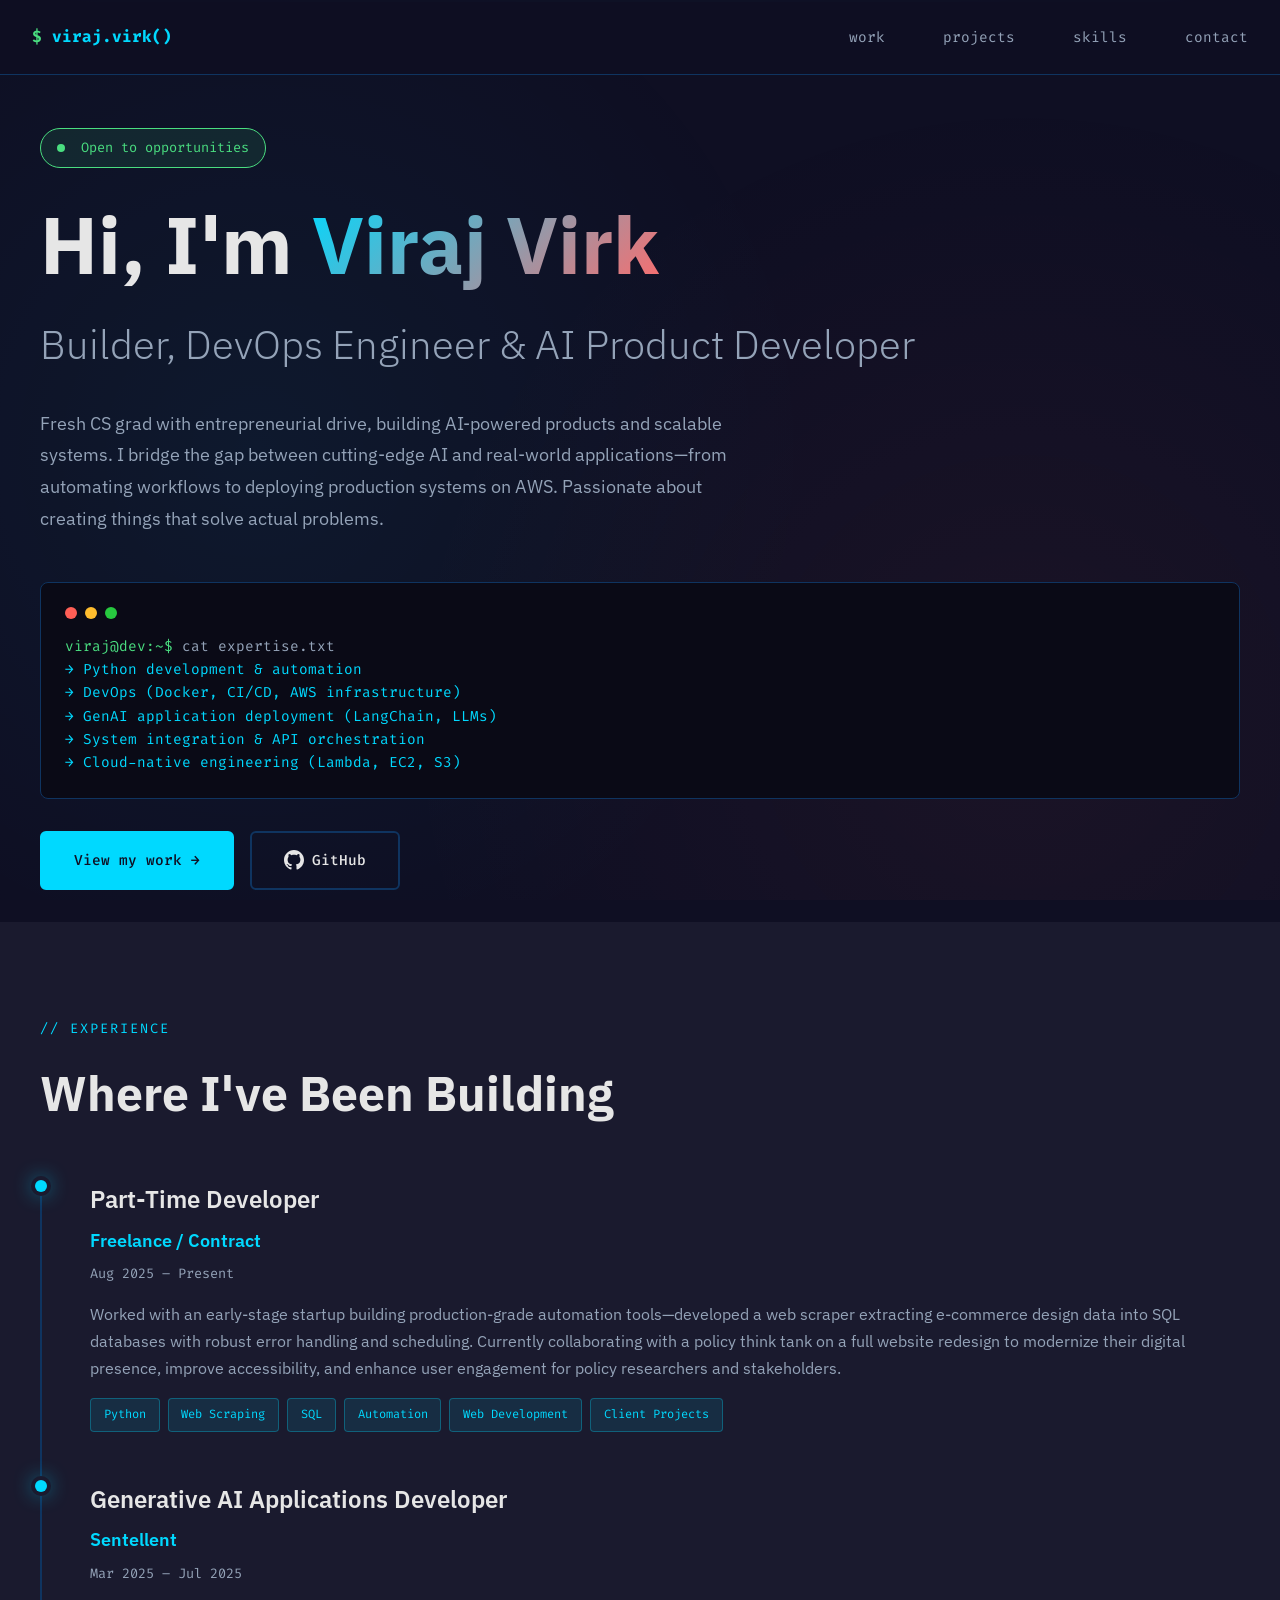
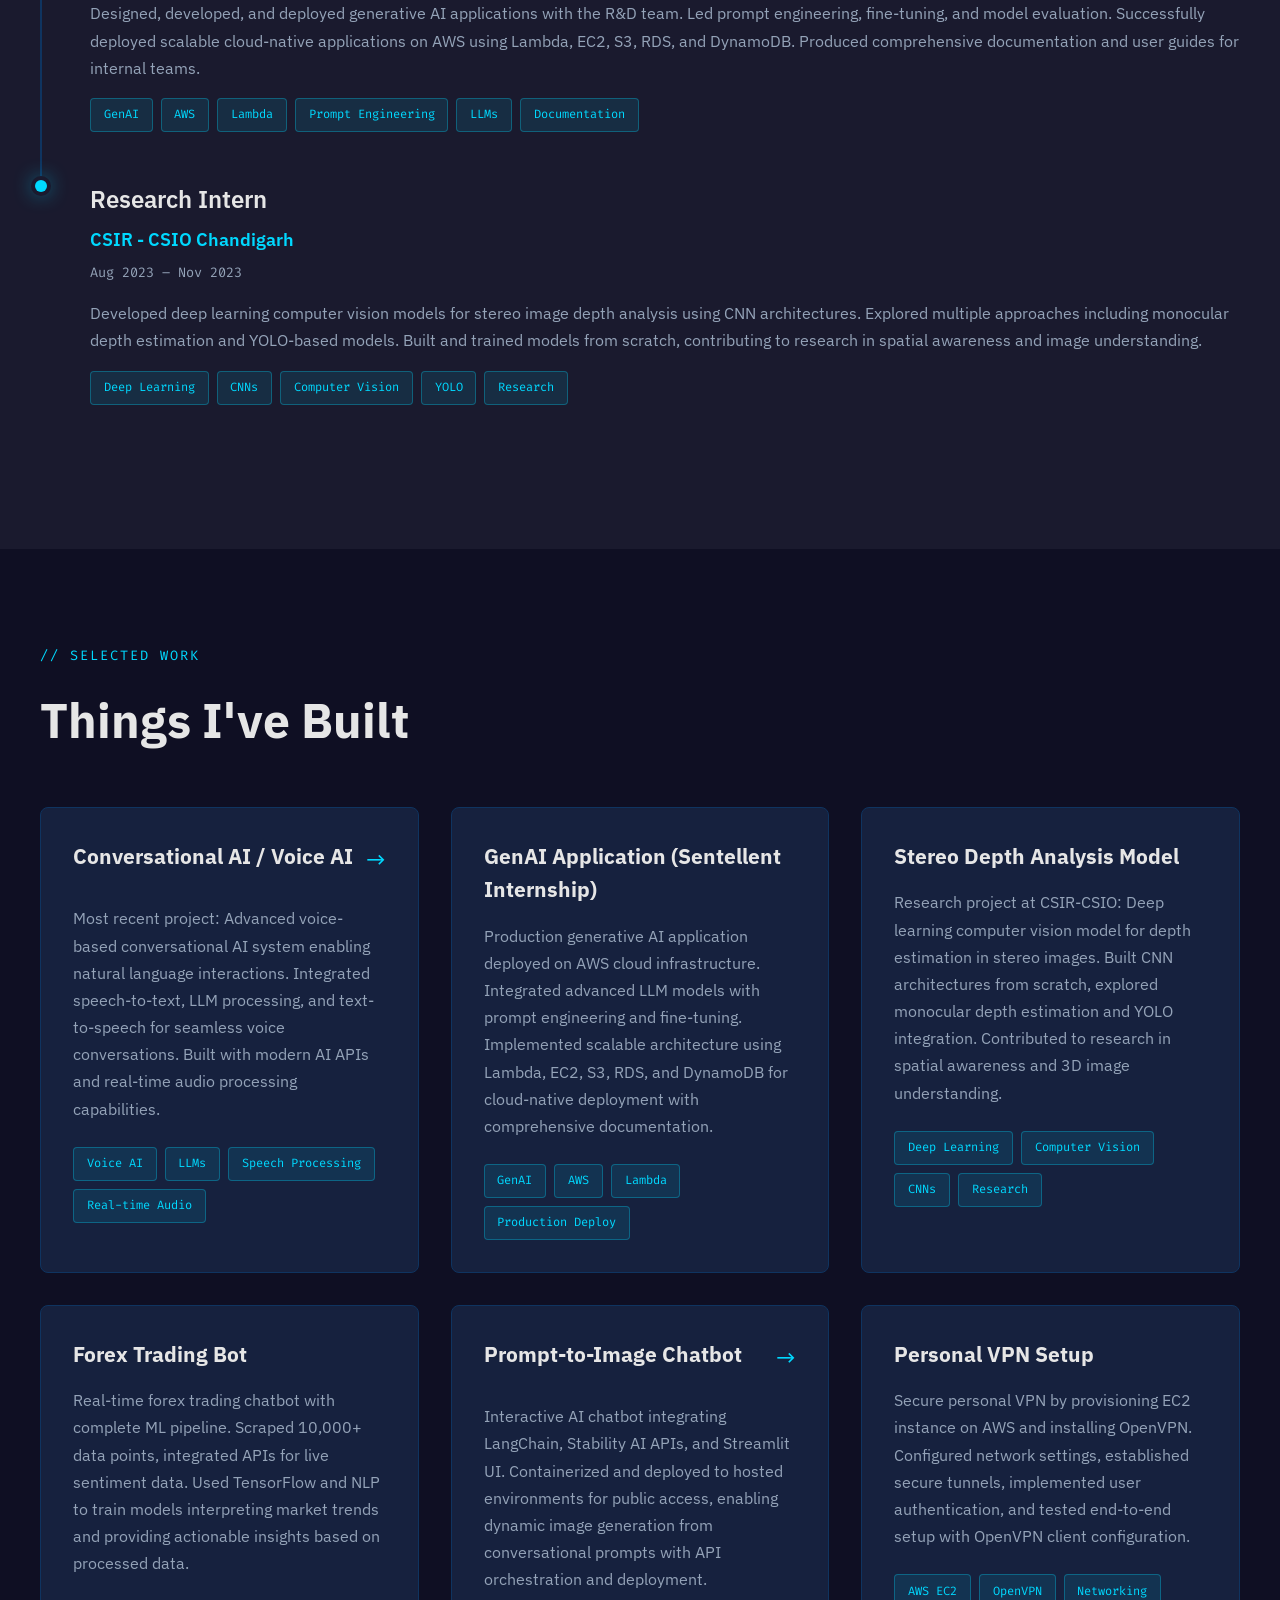
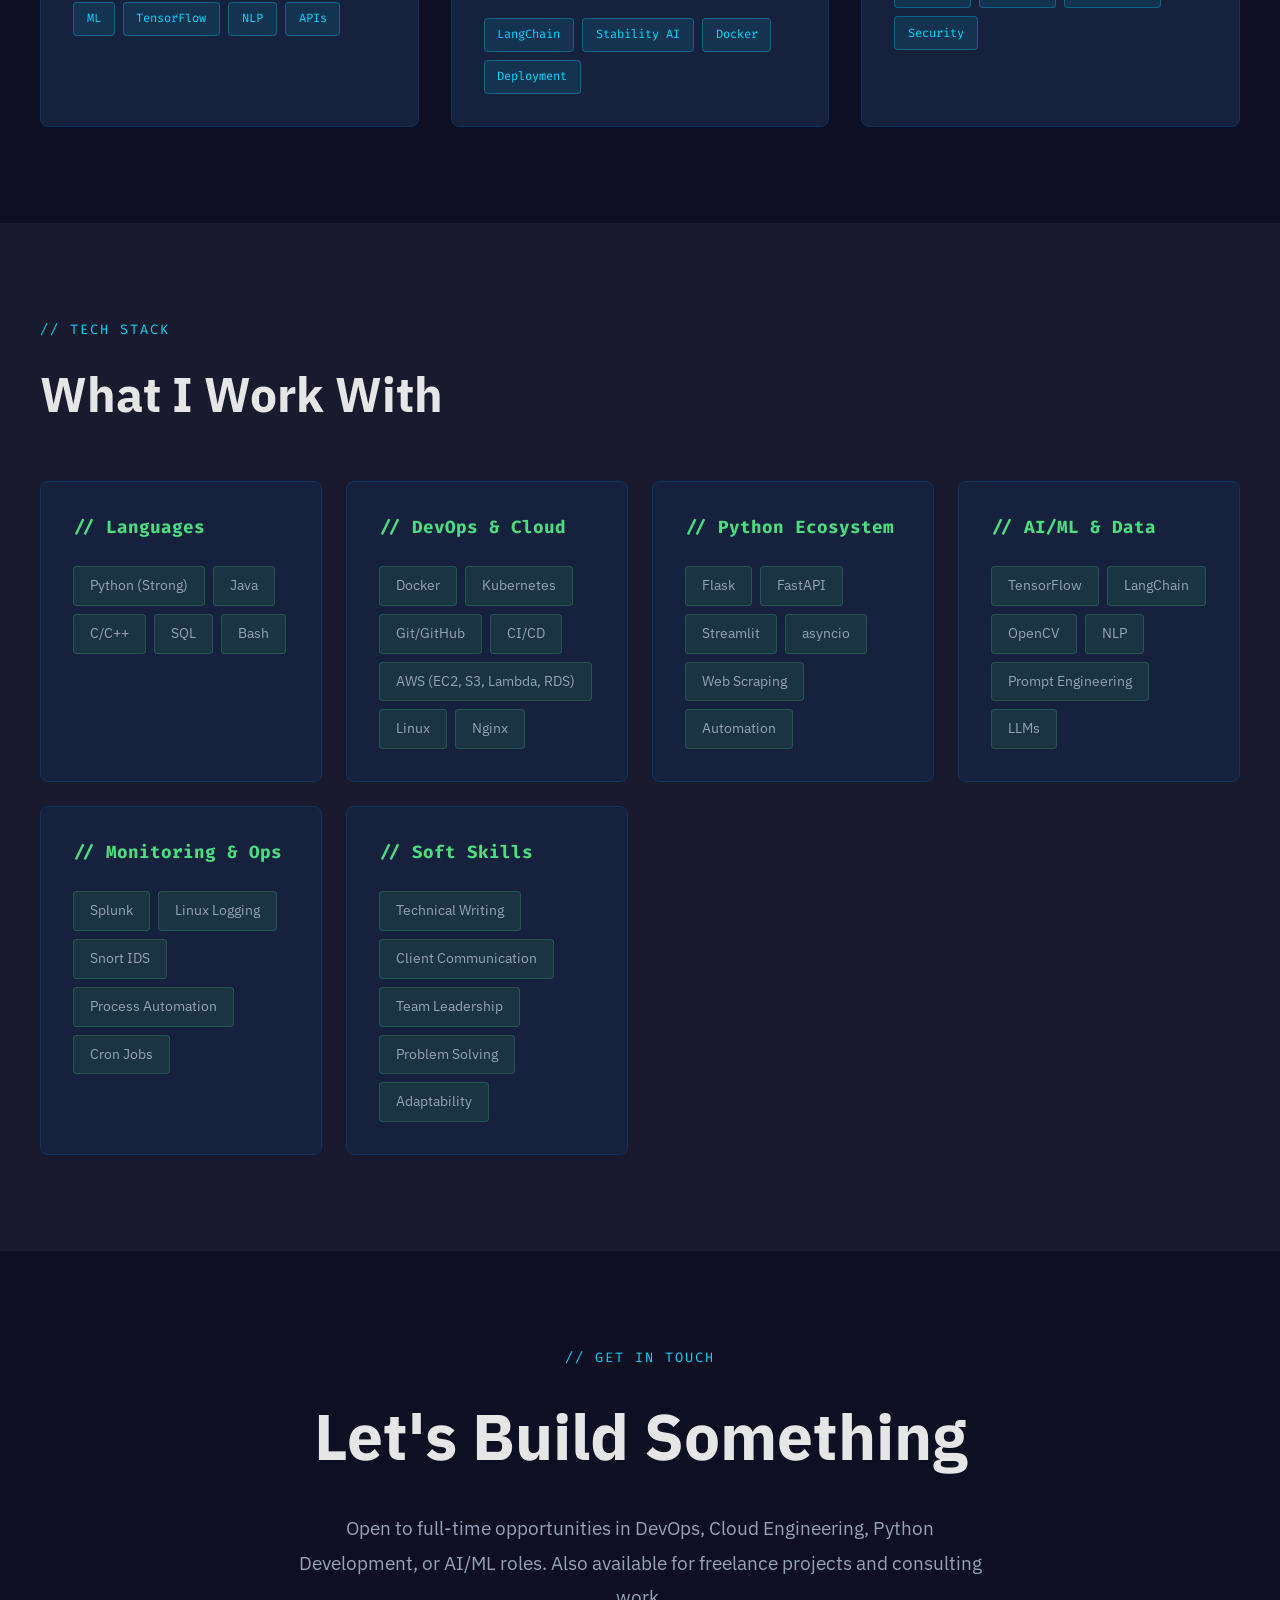
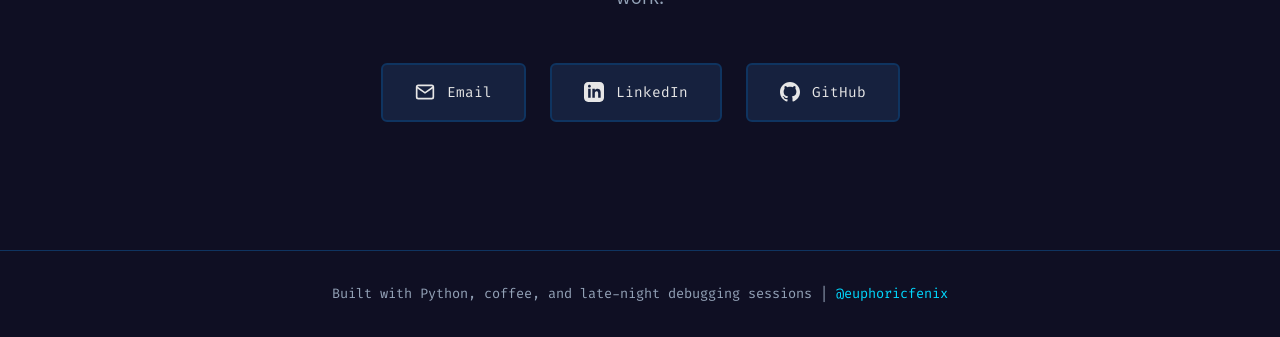
==== index.html @ 26fda2de "renaming html file" ====
<!DOCTYPE html>
<html lang="en">
<head>
    <meta charset="UTF-8">
    <meta name="viewport" content="width=device-width, initial-scale=1.0">
    <title>Viraj Virk — DevOps & AI Engineer</title>
    <link rel="icon" type="image/x-icon" href="favicon.ico">
    <link rel="apple-touch-icon" sizes="180x180" href="apple-touch-icon.png">
    <link rel="icon" type="image/png" sizes="192x192" href="android-chrome-192x192.png">
    <link href="https://fonts.googleapis.com/css2?family=Fira+Code:wght@300;400;500;600;700&family=IBM+Plex+Sans:wght@300;400;600;700&display=swap" rel="stylesheet">
    <style>
        * {
            margin: 0;
            padding: 0;
            box-sizing: border-box;
        }

        :root {
            --bg: #0f0f23;
            --bg-secondary: #1a1a2e;
            --surface: #16213e;
            --border: #0f3460;
            --text: #e6e6e6;
            --text-dim: #94a3b8;
            --accent: #00d9ff;
            --accent-warm: #ff6b6b;
            --accent-green: #4ade80;
            --code-bg: #0a0a16;
        }

        body {
            font-family: 'IBM Plex Sans', sans-serif;
            background: var(--bg);
            color: var(--text);
            line-height: 1.6;
            overflow-x: hidden;
        }

        ::selection {
            background: var(--accent);
            color: var(--bg);
        }

        /* Animated background */
        .bg-pattern {
            position: fixed;
            top: 0;
            left: 0;
            width: 100%;
            height: 100%;
            background: 
                radial-gradient(circle at 20% 50%, rgba(0, 217, 255, 0.05) 0%, transparent 50%),
                radial-gradient(circle at 80% 80%, rgba(255, 107, 107, 0.05) 0%, transparent 50%);
            z-index: -1;
        }

        .scanline {
            position: fixed;
            top: 0;
            left: 0;
            width: 100%;
            height: 2px;
            background: linear-gradient(90deg, transparent, var(--accent), transparent);
            animation: scan 8s linear infinite;
            z-index: 0;
            opacity: 0.3;
        }

        @keyframes scan {
            0% { top: 0%; }
            100% { top: 100%; }
        }

        /* Navigation */
        nav {
            position: fixed;
            top: 0;
            width: 100%;
            background: rgba(15, 15, 35, 0.9);
            backdrop-filter: blur(20px);
            border-bottom: 1px solid var(--border);
            padding: 1.5rem 2rem;
            z-index: 100;
        }

        .nav-content {
            max-width: 1400px;
            margin: 0 auto;
            display: flex;
            justify-content: space-between;
            align-items: center;
        }

        .nav-logo {
            font-family: 'Fira Code', monospace;
            font-size: 1rem;
            font-weight: 700;
            color: var(--accent);
        }

        .nav-logo::before {
            content: '$ ';
            color: var(--accent-green);
        }

        .nav-links {
            display: flex;
            gap: 2.5rem;
            list-style: none;
        }

        .nav-links a {
            text-decoration: none;
            color: var(--text-dim);
            font-size: 0.9rem;
            font-family: 'Fira Code', monospace;
            transition: all 0.3s;
            position: relative;
        }

        .nav-links a::before {
            content: '# ';
            opacity: 0;
            transition: opacity 0.3s;
        }

        .nav-links a:hover {
            color: var(--accent);
        }

        .nav-links a:hover::before {
            opacity: 1;
        }

        /* Hero */
        .hero {
            min-height: 100vh;
            display: flex;
            align-items: center;
            padding: 8rem 2rem 2rem;
            position: relative;
        }

        .hero-container {
            max-width: 1200px;
            margin: 0 auto;
            width: 100%;
        }

        .status-badge {
            display: inline-block;
            padding: 0.5rem 1rem;
            background: rgba(74, 222, 128, 0.1);
            border: 1px solid var(--accent-green);
            border-radius: 20px;
            font-family: 'Fira Code', monospace;
            font-size: 0.85rem;
            color: var(--accent-green);
            margin-bottom: 2rem;
        }

        .status-dot {
            display: inline-block;
            width: 8px;
            height: 8px;
            background: var(--accent-green);
            border-radius: 50%;
            margin-right: 0.5rem;
            animation: pulse 2s infinite;
        }

        @keyframes pulse {
            0%, 100% { opacity: 1; }
            50% { opacity: 0.5; }
        }

        .hero h1 {
            font-size: clamp(2.5rem, 7vw, 5rem);
            font-weight: 700;
            line-height: 1.1;
            margin-bottom: 1.5rem;
        }

        .hero h1 .name {
            background: linear-gradient(135deg, var(--accent) 0%, var(--accent-warm) 100%);
            -webkit-background-clip: text;
            background-clip: text;
            -webkit-text-fill-color: transparent;
        }

        .hero h2 {
            font-size: clamp(1.5rem, 4vw, 2.5rem);
            font-weight: 300;
            color: var(--text-dim);
            margin-bottom: 2rem;
        }

        .hero-description {
            max-width: 700px;
            font-size: 1.1rem;
            color: var(--text-dim);
            margin-bottom: 3rem;
            line-height: 1.8;
        }

        .terminal-block {
            background: var(--code-bg);
            border: 1px solid var(--border);
            border-radius: 8px;
            padding: 1.5rem;
            margin: 2rem 0;
            font-family: 'Fira Code', monospace;
            font-size: 0.9rem;
            position: relative;
            overflow: hidden;
        }

        .terminal-header {
            display: flex;
            gap: 0.5rem;
            margin-bottom: 1rem;
        }

        .terminal-dot {
            width: 12px;
            height: 12px;
            border-radius: 50%;
        }

        .terminal-dot:nth-child(1) { background: #ff5f56; }
        .terminal-dot:nth-child(2) { background: #ffbd2e; }
        .terminal-dot:nth-child(3) { background: #27c93f; }

        .terminal-content {
            color: var(--text-dim);
        }

        .terminal-prompt {
            color: var(--accent-green);
        }

        .terminal-output {
            color: var(--accent);
        }

        .cta-group {
            display: flex;
            gap: 1rem;
            flex-wrap: wrap;
        }

        .btn {
            padding: 1rem 2rem;
            text-decoration: none;
            border-radius: 6px;
            font-family: 'Fira Code', monospace;
            font-size: 0.9rem;
            font-weight: 500;
            transition: all 0.3s;
            display: inline-flex;
            align-items: center;
            gap: 0.5rem;
        }

        .btn-primary {
            background: var(--accent);
            color: var(--bg);
            border: 2px solid var(--accent);
        }

        .btn-primary:hover {
            background: transparent;
            color: var(--accent);
            box-shadow: 0 0 20px rgba(0, 217, 255, 0.3);
        }

        .btn-secondary {
            background: transparent;
            color: var(--text);
            border: 2px solid var(--border);
        }

        .btn-secondary:hover {
            border-color: var(--text);
            box-shadow: 0 0 20px rgba(230, 230, 230, 0.1);
        }

        /* Section styling */
        section {
            padding: 6rem 2rem;
            position: relative;
        }

        .section-label {
            font-family: 'Fira Code', monospace;
            font-size: 0.85rem;
            color: var(--accent);
            text-transform: uppercase;
            letter-spacing: 2px;
            margin-bottom: 1rem;
        }

        .section-label::before {
            content: '// ';
        }

        .section-title {
            font-size: clamp(2rem, 5vw, 3rem);
            font-weight: 700;
            margin-bottom: 3rem;
        }

        .container {
            max-width: 1200px;
            margin: 0 auto;
        }

        /* Work Experience */
        .work {
            background: var(--bg-secondary);
        }

        .timeline {
            position: relative;
        }

        .timeline-item {
            position: relative;
            padding-left: 3rem;
            padding-bottom: 3rem;
            border-left: 2px solid var(--border);
        }

        .timeline-item:last-child {
            border-left: 2px solid transparent;
        }

        .timeline-marker {
            position: absolute;
            left: -7px;
            top: 0;
            width: 12px;
            height: 12px;
            background: var(--accent);
            border-radius: 50%;
            box-shadow: 0 0 0 4px var(--bg-secondary), 0 0 20px var(--accent);
        }

        .work-header {
            margin-bottom: 1rem;
        }

        .work-title {
            font-size: 1.5rem;
            font-weight: 600;
            color: var(--text);
            margin-bottom: 0.5rem;
        }

        .work-company {
            color: var(--accent);
            font-weight: 600;
            font-size: 1.1rem;
        }

        .work-date {
            font-family: 'Fira Code', monospace;
            font-size: 0.85rem;
            color: var(--text-dim);
            margin-top: 0.5rem;
        }

        .work-description {
            color: var(--text-dim);
            line-height: 1.7;
            margin-top: 1rem;
        }

        .work-tags {
            display: flex;
            flex-wrap: wrap;
            gap: 0.5rem;
            margin-top: 1rem;
        }

        .tag {
            padding: 0.4rem 0.8rem;
            background: rgba(0, 217, 255, 0.1);
            border: 1px solid rgba(0, 217, 255, 0.3);
            border-radius: 4px;
            font-family: 'Fira Code', monospace;
            font-size: 0.75rem;
            color: var(--accent);
        }

        /* Projects */
        .projects-grid {
            display: grid;
            grid-template-columns: repeat(auto-fit, minmax(350px, 1fr));
            gap: 2rem;
        }

        .project-card {
            background: var(--surface);
            border: 1px solid var(--border);
            border-radius: 8px;
            padding: 2rem;
            transition: all 0.3s;
            position: relative;
            overflow: hidden;
        }

        .project-card::before {
            content: '';
            position: absolute;
            top: 0;
            left: 0;
            width: 100%;
            height: 4px;
            background: linear-gradient(90deg, var(--accent), var(--accent-warm));
            transform: scaleX(0);
            transform-origin: left;
            transition: transform 0.3s;
        }

        .project-card:hover::before {
            transform: scaleX(1);
        }

        .project-card:hover {
            transform: translateY(-5px);
            border-color: var(--accent);
            box-shadow: 0 10px 40px rgba(0, 217, 255, 0.15);
        }

        .project-header {
            display: flex;
            justify-content: space-between;
            align-items: start;
            margin-bottom: 1rem;
        }

        .project-icon {
            font-size: 2rem;
        }

        .project-card h3 {
            font-size: 1.3rem;
            margin-bottom: 1rem;
            color: var(--text);
        }

        .project-card p {
            color: var(--text-dim);
            line-height: 1.7;
            margin-bottom: 1.5rem;
        }

        /* Skills */
        .skills {
            background: var(--bg-secondary);
        }

        .skills-grid {
            display: grid;
            grid-template-columns: repeat(auto-fit, minmax(280px, 1fr));
            gap: 1.5rem;
        }

        .skill-category {
            background: var(--surface);
            border: 1px solid var(--border);
            border-radius: 8px;
            padding: 2rem;
            transition: all 0.3s;
        }

        .skill-category:hover {
            border-color: var(--accent-green);
        }

        .skill-category h3 {
            font-size: 1.1rem;
            color: var(--accent-green);
            margin-bottom: 1.5rem;
            font-family: 'Fira Code', monospace;
        }

        .skill-items {
            display: flex;
            flex-wrap: wrap;
            gap: 0.5rem;
        }

        .skill-tag {
            padding: 0.5rem 1rem;
            background: rgba(74, 222, 128, 0.1);
            border: 1px solid rgba(74, 222, 128, 0.2);
            border-radius: 4px;
            font-size: 0.85rem;
            color: var(--text-dim);
        }

        /* Contact */
        .contact {
            text-align: center;
            min-height: 60vh;
            display: flex;
            align-items: center;
        }

        .contact-content {
            max-width: 700px;
            margin: 0 auto;
        }

        .contact h2 {
            font-size: clamp(2rem, 6vw, 4rem);
            margin-bottom: 1.5rem;
        }

        .contact p {
            font-size: 1.2rem;
            color: var(--text-dim);
            margin-bottom: 3rem;
            line-height: 1.8;
        }

        .contact-links {
            display: flex;
            justify-content: center;
            gap: 1.5rem;
            flex-wrap: wrap;
            margin-bottom: 2rem;
        }

        .contact-btn {
            padding: 1rem 2rem;
            background: var(--surface);
            border: 2px solid var(--border);
            border-radius: 6px;
            color: var(--text);
            text-decoration: none;
            font-family: 'Fira Code', monospace;
            font-size: 0.9rem;
            transition: all 0.3s;
            display: inline-flex;
            align-items: center;
            gap: 0.75rem;
        }

        .contact-btn:hover {
            border-color: var(--accent);
            background: rgba(0, 217, 255, 0.1);
            transform: translateY(-2px);
        }

        /* Footer */
        footer {
            padding: 2rem;
            text-align: center;
            border-top: 1px solid var(--border);
            color: var(--text-dim);
            font-family: 'Fira Code', monospace;
            font-size: 0.85rem;
        }

        footer a {
            color: var(--accent);
            text-decoration: none;
        }

        /* Responsive */
        @media (max-width: 768px) {
            .nav-links {
                display: none;
            }

            .timeline-item {
                padding-left: 2rem;
            }

            .projects-grid,
            .skills-grid {
                grid-template-columns: 1fr;
            }
        }
    </style>
</head>
<body>
    <div class="bg-pattern"></div>
    <div class="scanline"></div>

    <!-- Navigation -->
    <nav>
        <div class="nav-content">
            <div class="nav-logo">viraj.virk()</div>
            <ul class="nav-links">
                <li><a href="#work">work</a></li>
                <li><a href="#projects">projects</a></li>
                <li><a href="#skills">skills</a></li>
                <li><a href="#contact">contact</a></li>
            </ul>
        </div>
    </nav>

    <!-- Hero -->
    <section class="hero">
        <div class="hero-container">
            <div class="status-badge">
                <span class="status-dot"></span>
                Open to opportunities
            </div>

            <h1>Hi, I'm <span class="name">Viraj Virk</span></h1>
            <h2>Builder, DevOps Engineer & AI Product Developer</h2>

            <p class="hero-description">
                Fresh CS grad with entrepreneurial drive, building AI-powered products and scalable systems. 
                I bridge the gap between cutting-edge AI and real-world applications—from automating workflows 
                to deploying production systems on AWS. Passionate about creating things that solve actual problems.
            </p>

            <div class="terminal-block">
                <div class="terminal-header">
                    <div class="terminal-dot"></div>
                    <div class="terminal-dot"></div>
                    <div class="terminal-dot"></div>
                </div>
                <div class="terminal-content">
                    <div><span class="terminal-prompt">viraj@dev:~$</span> cat expertise.txt</div>
                    <div class="terminal-output">
→ Python development & automation<br>
→ DevOps (Docker, CI/CD, AWS infrastructure)<br>
→ GenAI application deployment (LangChain, LLMs)<br>
→ System integration & API orchestration<br>
→ Cloud-native engineering (Lambda, EC2, S3)
                    </div>
                </div>
            </div>

            <div class="cta-group">
                <a href="#work" class="btn btn-primary">View my work →</a>
                <a href="https://github.com/euphoricfenix" target="_blank" class="btn btn-secondary">
                    <svg width="20" height="20" viewBox="0 0 24 24" fill="currentColor">
                        <path d="M12 0c-6.626 0-12 5.373-12 12 0 5.302 3.438 9.8 8.207 11.387.599.111.793-.261.793-.577v-2.234c-3.338.726-4.033-1.416-4.033-1.416-.546-1.387-1.333-1.756-1.333-1.756-1.089-.745.083-.729.083-.729 1.205.084 1.839 1.237 1.839 1.237 1.07 1.834 2.807 1.304 3.492.997.107-.775.418-1.305.762-1.604-2.665-.305-5.467-1.334-5.467-5.931 0-1.311.469-2.381 1.236-3.221-.124-.303-.535-1.524.117-3.176 0 0 1.008-.322 3.301 1.23.957-.266 1.983-.399 3.003-.404 1.02.005 2.047.138 3.006.404 2.291-1.552 3.297-1.23 3.297-1.23.653 1.653.242 2.874.118 3.176.77.84 1.235 1.911 1.235 3.221 0 4.609-2.807 5.624-5.479 5.921.43.372.823 1.102.823 2.222v3.293c0 .319.192.694.801.576 4.765-1.589 8.199-6.086 8.199-11.386 0-6.627-5.373-12-12-12z"/>
                    </svg>
                    GitHub
                </a>
            </div>
        </div>
    </section>

    <!-- Work Experience -->
    <section class="work" id="work">
        <div class="container">
            <div class="section-label">Experience</div>
            <h2 class="section-title">Where I've Been Building</h2>

            <div class="timeline">
                <div class="timeline-item">
                    <div class="timeline-marker"></div>
                    <div class="work-header">
                        <h3 class="work-title">Part-Time Developer</h3>
                        <div class="work-company">Freelance / Contract</div>
                        <div class="work-date">Aug 2025 – Present</div>
                    </div>
                    <p class="work-description">
                        Worked with an early-stage startup building production-grade automation tools—developed a web scraper 
                        extracting e-commerce design data into SQL databases with robust error handling and scheduling. Currently 
                        collaborating with a policy think tank on a full website redesign to modernize their digital presence, 
                        improve accessibility, and enhance user engagement for policy researchers and stakeholders.
                    </p>
                    <div class="work-tags">
                        <span class="tag">Python</span>
                        <span class="tag">Web Scraping</span>
                        <span class="tag">SQL</span>
                        <span class="tag">Automation</span>
                        <span class="tag">Web Development</span>
                        <span class="tag">Client Projects</span>
                    </div>
                </div>

                <div class="timeline-item">
                    <div class="timeline-marker"></div>
                    <div class="work-header">
                        <h3 class="work-title">Generative AI Applications Developer</h3>
                        <div class="work-company">Sentellent</div>
                        <div class="work-date">Mar 2025 – Jul 2025</div>
                    </div>
                    <p class="work-description">
                        Designed, developed, and deployed generative AI applications with the R&D team. Led prompt engineering, 
                        fine-tuning, and model evaluation. Successfully deployed scalable cloud-native applications on AWS using 
                        Lambda, EC2, S3, RDS, and DynamoDB. Produced comprehensive documentation and user guides for internal teams.
                    </p>
                    <div class="work-tags">
                        <span class="tag">GenAI</span>
                        <span class="tag">AWS</span>
                        <span class="tag">Lambda</span>
                        <span class="tag">Prompt Engineering</span>
                        <span class="tag">LLMs</span>
                        <span class="tag">Documentation</span>
                    </div>
                </div>

                <div class="timeline-item">
                    <div class="timeline-marker"></div>
                    <div class="work-header">
                        <h3 class="work-title">Research Intern</h3>
                        <div class="work-company">CSIR - CSIO Chandigarh</div>
                        <div class="work-date">Aug 2023 – Nov 2023</div>
                    </div>
                    <p class="work-description">
                        Developed deep learning computer vision models for stereo image depth analysis using CNN architectures. 
                        Explored multiple approaches including monocular depth estimation and YOLO-based models. Built and trained 
                        models from scratch, contributing to research in spatial awareness and image understanding.
                    </p>
                    <div class="work-tags">
                        <span class="tag">Deep Learning</span>
                        <span class="tag">CNNs</span>
                        <span class="tag">Computer Vision</span>
                        <span class="tag">YOLO</span>
                        <span class="tag">Research</span>
                    </div>
                </div>
            </div>
        </div>
    </section>

    <!-- Projects -->
    <section class="projects" id="projects">
        <div class="container">
            <div class="section-label">Selected Work</div>
            <h2 class="section-title">Things I've Built</h2>

            <div class="projects-grid">
                <div class="project-card">
                    <div class="project-header">
                        <h3>Conversational AI / Voice AI</h3>
                        <a href="https://github.com/euphoricfenix/bolna_exotel.git" target="_blank" style="color: var(--accent); font-size: 1.5rem; text-decoration: none; margin-left: auto;" title="View on GitHub">→</a>
                    </div>
                    
                    <p>
                        Most recent project: Advanced voice-based conversational AI system enabling natural language interactions. 
                        Integrated speech-to-text, LLM processing, and text-to-speech for seamless voice conversations. 
                        Built with modern AI APIs and real-time audio processing capabilities.
                    </p>
                    <div class="work-tags">
                        <span class="tag">Voice AI</span>
                        <span class="tag">LLMs</span>
                        <span class="tag">Speech Processing</span>
                        <span class="tag">Real-time Audio</span>
                    </div>
                </div>

                <div class="project-card">
                    <h3>GenAI Application (Sentellent Internship)</h3>
                    <p>
                        Production generative AI application deployed on AWS cloud infrastructure. Integrated advanced LLM models 
                        with prompt engineering and fine-tuning. Implemented scalable architecture using Lambda, EC2, S3, RDS, 
                        and DynamoDB for cloud-native deployment with comprehensive documentation.
                    </p>
                    <div class="work-tags">
                        <span class="tag">GenAI</span>
                        <span class="tag">AWS</span>
                        <span class="tag">Lambda</span>
                        <span class="tag">Production Deploy</span>
                    </div>
                </div>

                <div class="project-card">
                    <h3>Stereo Depth Analysis Model</h3>
                    <p>
                        Research project at CSIR-CSIO: Deep learning computer vision model for depth estimation in stereo images. 
                        Built CNN architectures from scratch, explored monocular depth estimation and YOLO integration. 
                        Contributed to research in spatial awareness and 3D image understanding.
                    </p>
                    <div class="work-tags">
                        <span class="tag">Deep Learning</span>
                        <span class="tag">Computer Vision</span>
                        <span class="tag">CNNs</span>
                        <span class="tag">Research</span>
                    </div>
                </div>

                <div class="project-card">
                    <h3>Forex Trading Bot</h3>
                    
                    <p>
                        Real-time forex trading chatbot with complete ML pipeline. Scraped 10,000+ data points, integrated APIs 
                        for live sentiment data. Used TensorFlow and NLP to train models interpreting market trends and providing 
                        actionable insights based on processed data.
                    </p>
                    <div class="work-tags">
                        <span class="tag">ML</span>
                        <span class="tag">TensorFlow</span>
                        <span class="tag">NLP</span>
                        <span class="tag">APIs</span>
                    </div>
                </div>

                <div class="project-card">
                    <div class="project-header">
                        <h3>Prompt-to-Image Chatbot</h3>
                        <a href="https://github.com/euphoricfenix/prompt-to-image.git" target="_blank" style="color: var(--accent); font-size: 1.5rem; text-decoration: none; margin-left: auto;" title="View on GitHub">→</a>
                    </div>
                    
                    <p>
                        Interactive AI chatbot integrating LangChain, Stability AI APIs, and Streamlit UI. Containerized and 
                        deployed to hosted environments for public access, enabling dynamic image generation from conversational 
                        prompts with API orchestration and deployment.
                    </p>
                    <div class="work-tags">
                        <span class="tag">LangChain</span>
                        <span class="tag">Stability AI</span>
                        <span class="tag">Docker</span>
                        <span class="tag">Deployment</span>
                    </div>
                </div>

                <div class="project-card">
    
                    <h3>Personal VPN Setup</h3>
                    <p>
                        Secure personal VPN by provisioning EC2 instance on AWS and installing OpenVPN. Configured network 
                        settings, established secure tunnels, implemented user authentication, and tested end-to-end setup 
                        with OpenVPN client configuration.
                    </p>
                    <div class="work-tags">
                        <span class="tag">AWS EC2</span>
                        <span class="tag">OpenVPN</span>
                        <span class="tag">Networking</span>
                        <span class="tag">Security</span>
                    </div>
                </div>
            </div>
        </div>
    </section>

    <!-- Skills -->
    <section class="skills" id="skills">
        <div class="container">
            <div class="section-label">Tech Stack</div>
            <h2 class="section-title">What I Work With</h2>

            <div class="skills-grid">
                <div class="skill-category">
                    <h3>// Languages</h3>
                    <div class="skill-items">
                        <span class="skill-tag">Python (Strong)</span>
                        <span class="skill-tag">Java</span>
                        <span class="skill-tag">C/C++</span>
                        <span class="skill-tag">SQL</span>
                        <span class="skill-tag">Bash</span>
                    </div>
                </div>

                <div class="skill-category">
                    <h3>// DevOps & Cloud</h3>
                    <div class="skill-items">
                        <span class="skill-tag">Docker</span>
                        <span class="skill-tag">Kubernetes</span>
                        <span class="skill-tag">Git/GitHub</span>
                        <span class="skill-tag">CI/CD</span>
                        <span class="skill-tag">AWS (EC2, S3, Lambda, RDS)</span>
                        <span class="skill-tag">Linux</span>
                        <span class="skill-tag">Nginx</span>
                    </div>
                </div>

                <div class="skill-category">
                    <h3>// Python Ecosystem</h3>
                    <div class="skill-items">
                        <span class="skill-tag">Flask</span>
                        <span class="skill-tag">FastAPI</span>
                        <span class="skill-tag">Streamlit</span>
                        <span class="skill-tag">asyncio</span>
                        <span class="skill-tag">Web Scraping</span>
                        <span class="skill-tag">Automation</span>
                    </div>
                </div>

                <div class="skill-category">
                    <h3>// AI/ML & Data</h3>
                    <div class="skill-items">
                        <span class="skill-tag">TensorFlow</span>
                        <span class="skill-tag">LangChain</span>
                        <span class="skill-tag">OpenCV</span>
                        <span class="skill-tag">NLP</span>
                        <span class="skill-tag">Prompt Engineering</span>
                        <span class="skill-tag">LLMs</span>
                    </div>
                </div>

                <div class="skill-category">
                    <h3>// Monitoring & Ops</h3>
                    <div class="skill-items">
                        <span class="skill-tag">Splunk</span>
                        <span class="skill-tag">Linux Logging</span>
                        <span class="skill-tag">Snort IDS</span>
                        <span class="skill-tag">Process Automation</span>
                        <span class="skill-tag">Cron Jobs</span>
                    </div>
                </div>

                <div class="skill-category">
                    <h3>// Soft Skills</h3>
                    <div class="skill-items">
                        <span class="skill-tag">Technical Writing</span>
                        <span class="skill-tag">Client Communication</span>
                        <span class="skill-tag">Team Leadership</span>
                        <span class="skill-tag">Problem Solving</span>
                        <span class="skill-tag">Adaptability</span>
                    </div>
                </div>
            </div>
        </div>
    </section>

    <!-- Contact -->
    <section class="contact" id="contact">
        <div class="container">
            <div class="contact-content">
                <div class="section-label">Get in Touch</div>
                <h2>Let's Build Something</h2>
                <p>
                    Open to full-time opportunities in DevOps, Cloud Engineering, Python Development, or AI/ML roles. 
                    Also available for freelance projects and consulting work.
                </p>

                <div class="contact-links">
                    <a href="mailto:virajvirk7@gmail.com" class="contact-btn">
                        <svg width="20" height="20" viewBox="0 0 24 24" fill="none" stroke="currentColor" stroke-width="2">
                            <path d="M4 4h16c1.1 0 2 .9 2 2v12c0 1.1-.9 2-2 2H4c-1.1 0-2-.9-2-2V6c0-1.1.9-2 2-2z"/>
                            <polyline points="22,6 12,13 2,6"/>
                        </svg>
                        Email
                    </a>
                    <a href="https://linkedin.com/in/virajvirk" target="_blank" class="contact-btn">
                        <svg width="20" height="20" viewBox="0 0 24 24" fill="currentColor">
                            <path d="M19 0h-14c-2.761 0-5 2.239-5 5v14c0 2.761 2.239 5 5 5h14c2.762 0 5-2.239 5-5v-14c0-2.761-2.238-5-5-5zm-11 19h-3v-11h3v11zm-1.5-12.268c-.966 0-1.75-.79-1.75-1.764s.784-1.764 1.75-1.764 1.75.79 1.75 1.764-.783 1.764-1.75 1.764zm13.5 12.268h-3v-5.604c0-3.368-4-3.113-4 0v5.604h-3v-11h3v1.765c1.396-2.586 7-2.777 7 2.476v6.759z"/>
                        </svg>
                        LinkedIn
                    </a>
                    <a href="https://github.com/euphoricfenix" target="_blank" class="contact-btn">
                        <svg width="20" height="20" viewBox="0 0 24 24" fill="currentColor">
                            <path d="M12 0c-6.626 0-12 5.373-12 12 0 5.302 3.438 9.8 8.207 11.387.599.111.793-.261.793-.577v-2.234c-3.338.726-4.033-1.416-4.033-1.416-.546-1.387-1.333-1.756-1.333-1.756-1.089-.745.083-.729.083-.729 1.205.084 1.839 1.237 1.839 1.237 1.07 1.834 2.807 1.304 3.492.997.107-.775.418-1.305.762-1.604-2.665-.305-5.467-1.334-5.467-5.931 0-1.311.469-2.381 1.236-3.221-.124-.303-.535-1.524.117-3.176 0 0 1.008-.322 3.301 1.23.957-.266 1.983-.399 3.003-.404 1.02.005 2.047.138 3.006.404 2.291-1.552 3.297-1.23 3.297-1.23.653 1.653.242 2.874.118 3.176.77.84 1.235 1.911 1.235 3.221 0 4.609-2.807 5.624-5.479 5.921.43.372.823 1.102.823 2.222v3.293c0 .319.192.694.801.576 4.765-1.589 8.199-6.086 8.199-11.386 0-6.627-5.373-12-12-12z"/>
                        </svg>
                        GitHub
                    </a>
                </div>
            </div>
        </div>
    </section>

    <!-- Footer -->
    <footer>
        <p>Built with Python, coffee, and late-night debugging sessions | <a href="https://github.com/euphoricfenix">@euphoricfenix</a></p>
    </footer>

    <script>
        // Smooth scroll
        document.querySelectorAll('a[href^="#"]').forEach(anchor => {
            anchor.addEventListener('click', function (e) {
                e.preventDefault();
                const target = document.querySelector(this.getAttribute('href'));
                if (target) {
                    target.scrollIntoView({ behavior: 'smooth', block: 'start' });
                }
            });
        });

        // Scroll animations
        const observerOptions = {
            threshold: 0.1,
            rootMargin: '0px 0px -50px 0px'
        };

        const observer = new IntersectionObserver((entries) => {
            entries.forEach(entry => {
                if (entry.isIntersecting) {
                    entry.target.style.opacity = '1';
                    entry.target.style.transform = 'translateY(0)';
                }
            });
        }, observerOptions);

        document.querySelectorAll('.timeline-item, .project-card, .skill-category').forEach(el => {
            el.style.opacity = '0';
            el.style.transform = 'translateY(30px)';
            el.style.transition = 'all 0.6s ease-out';
            observer.observe(el);
        });
    </script>
</body>
</html>
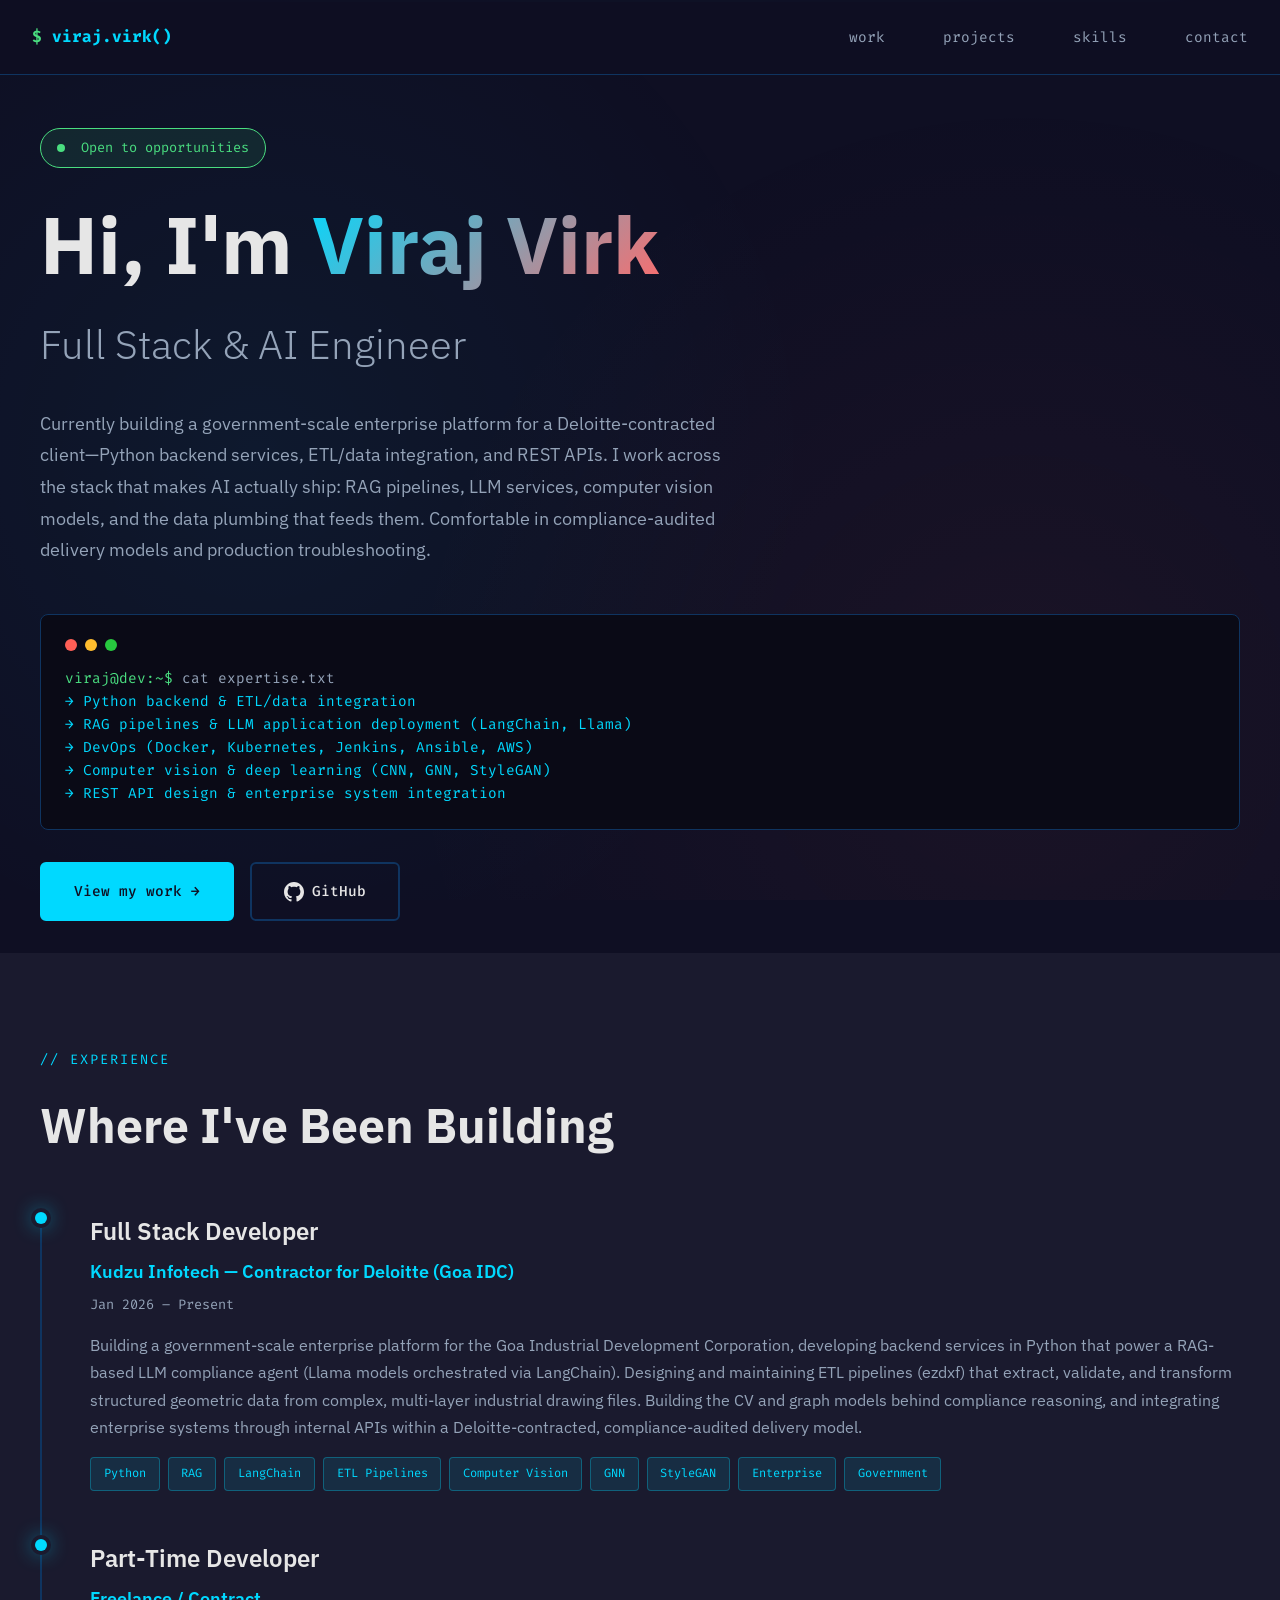
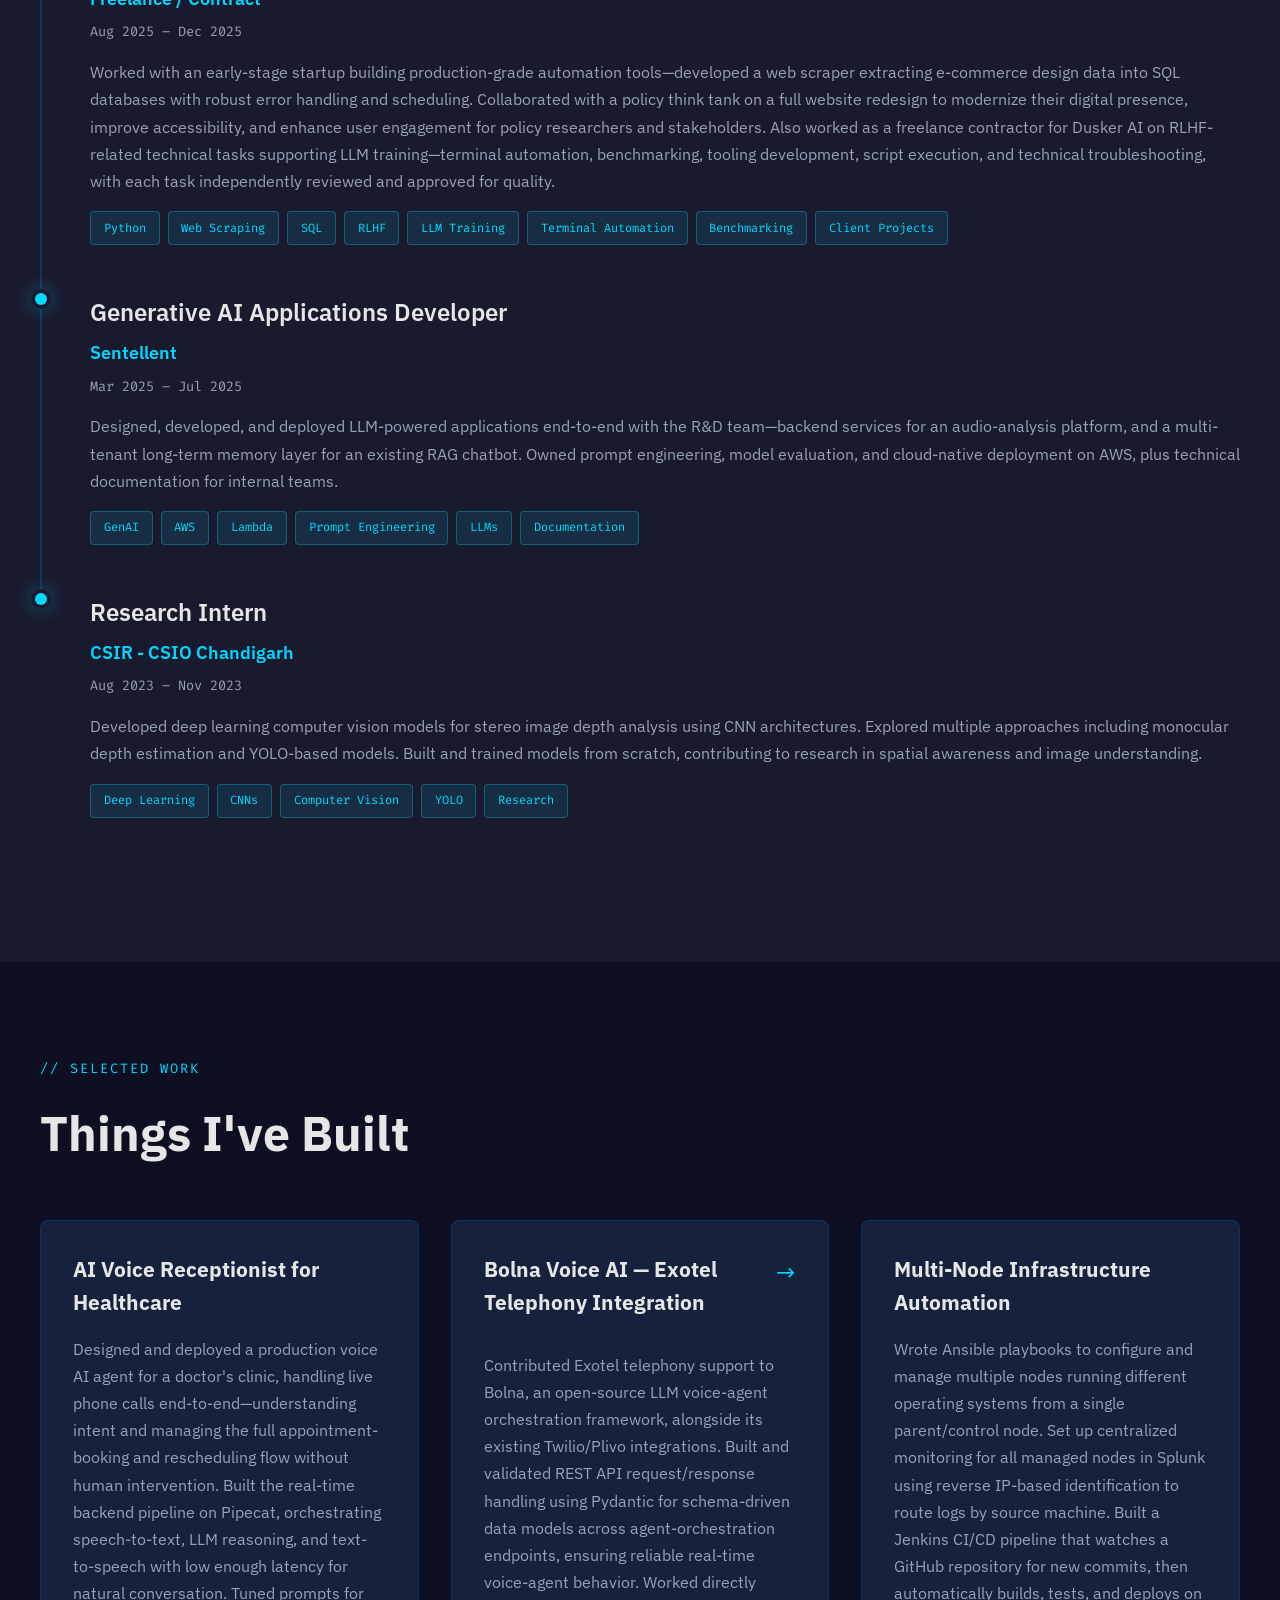
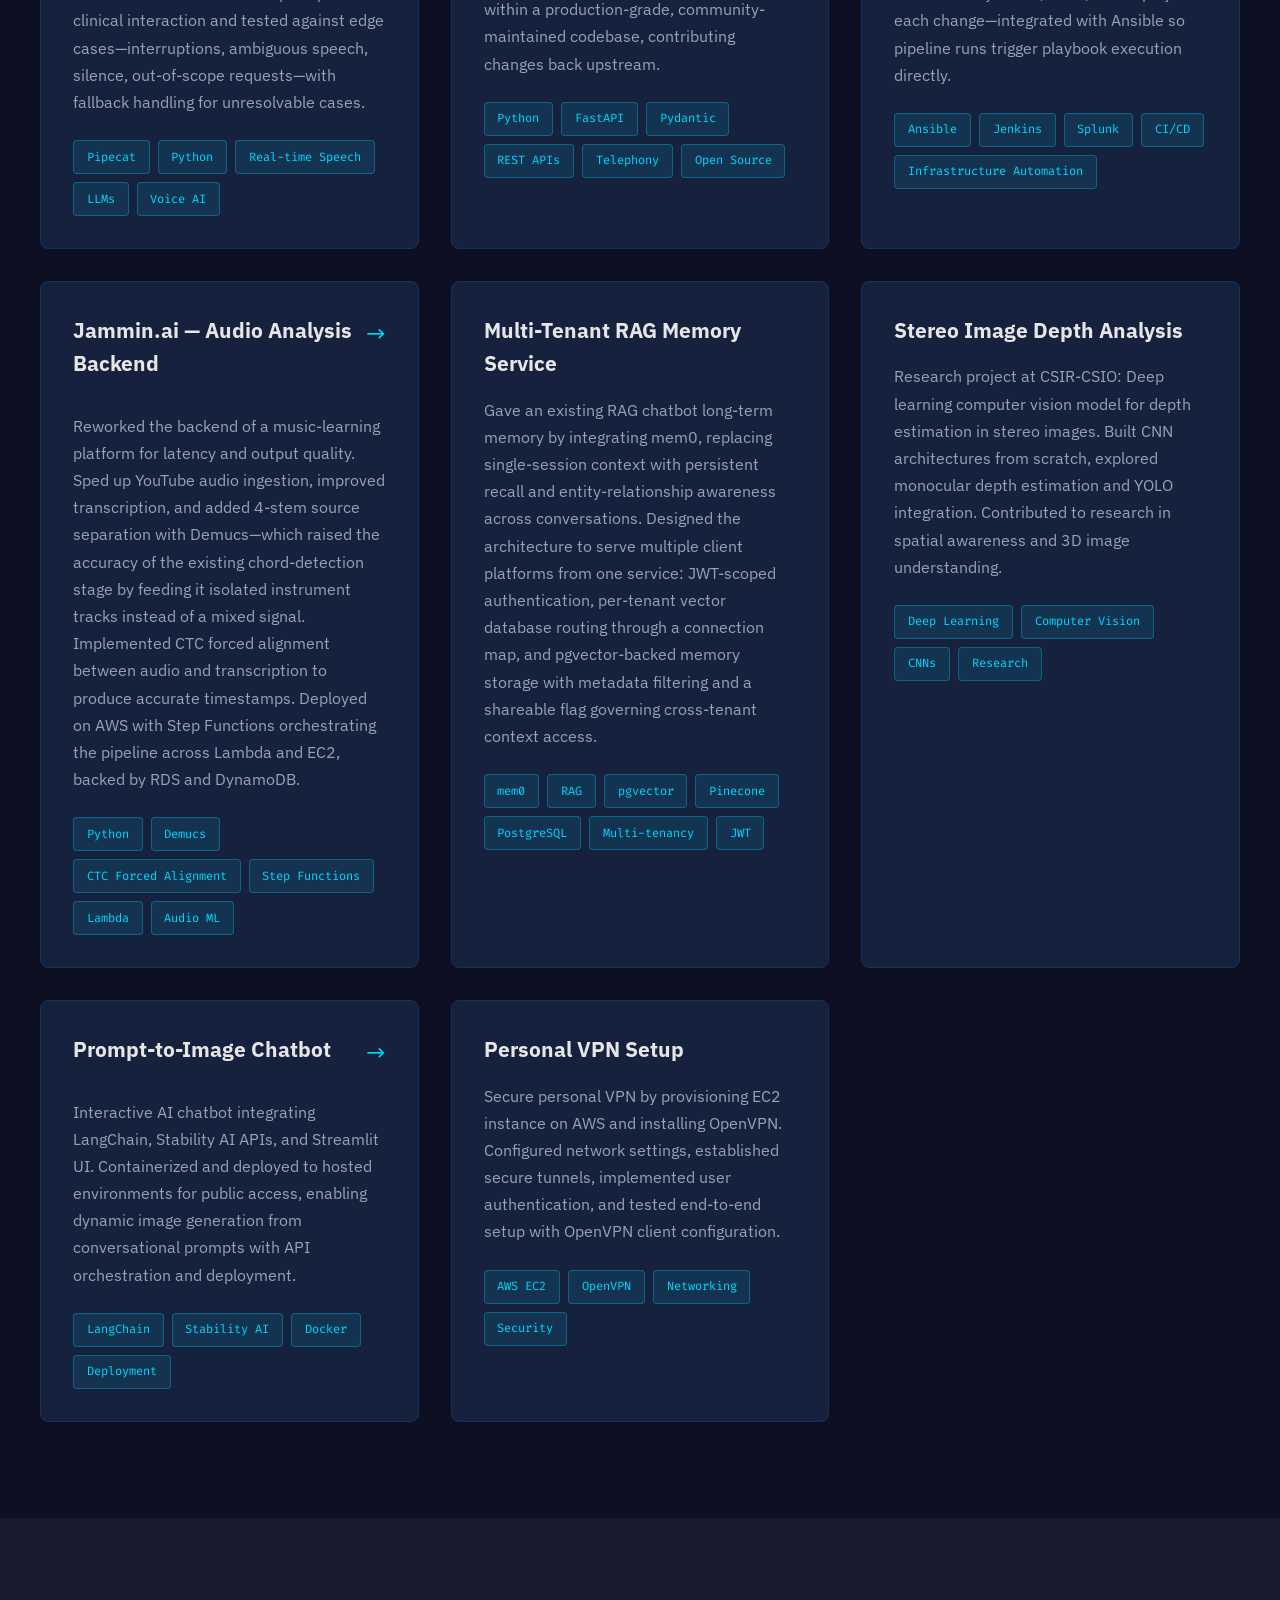
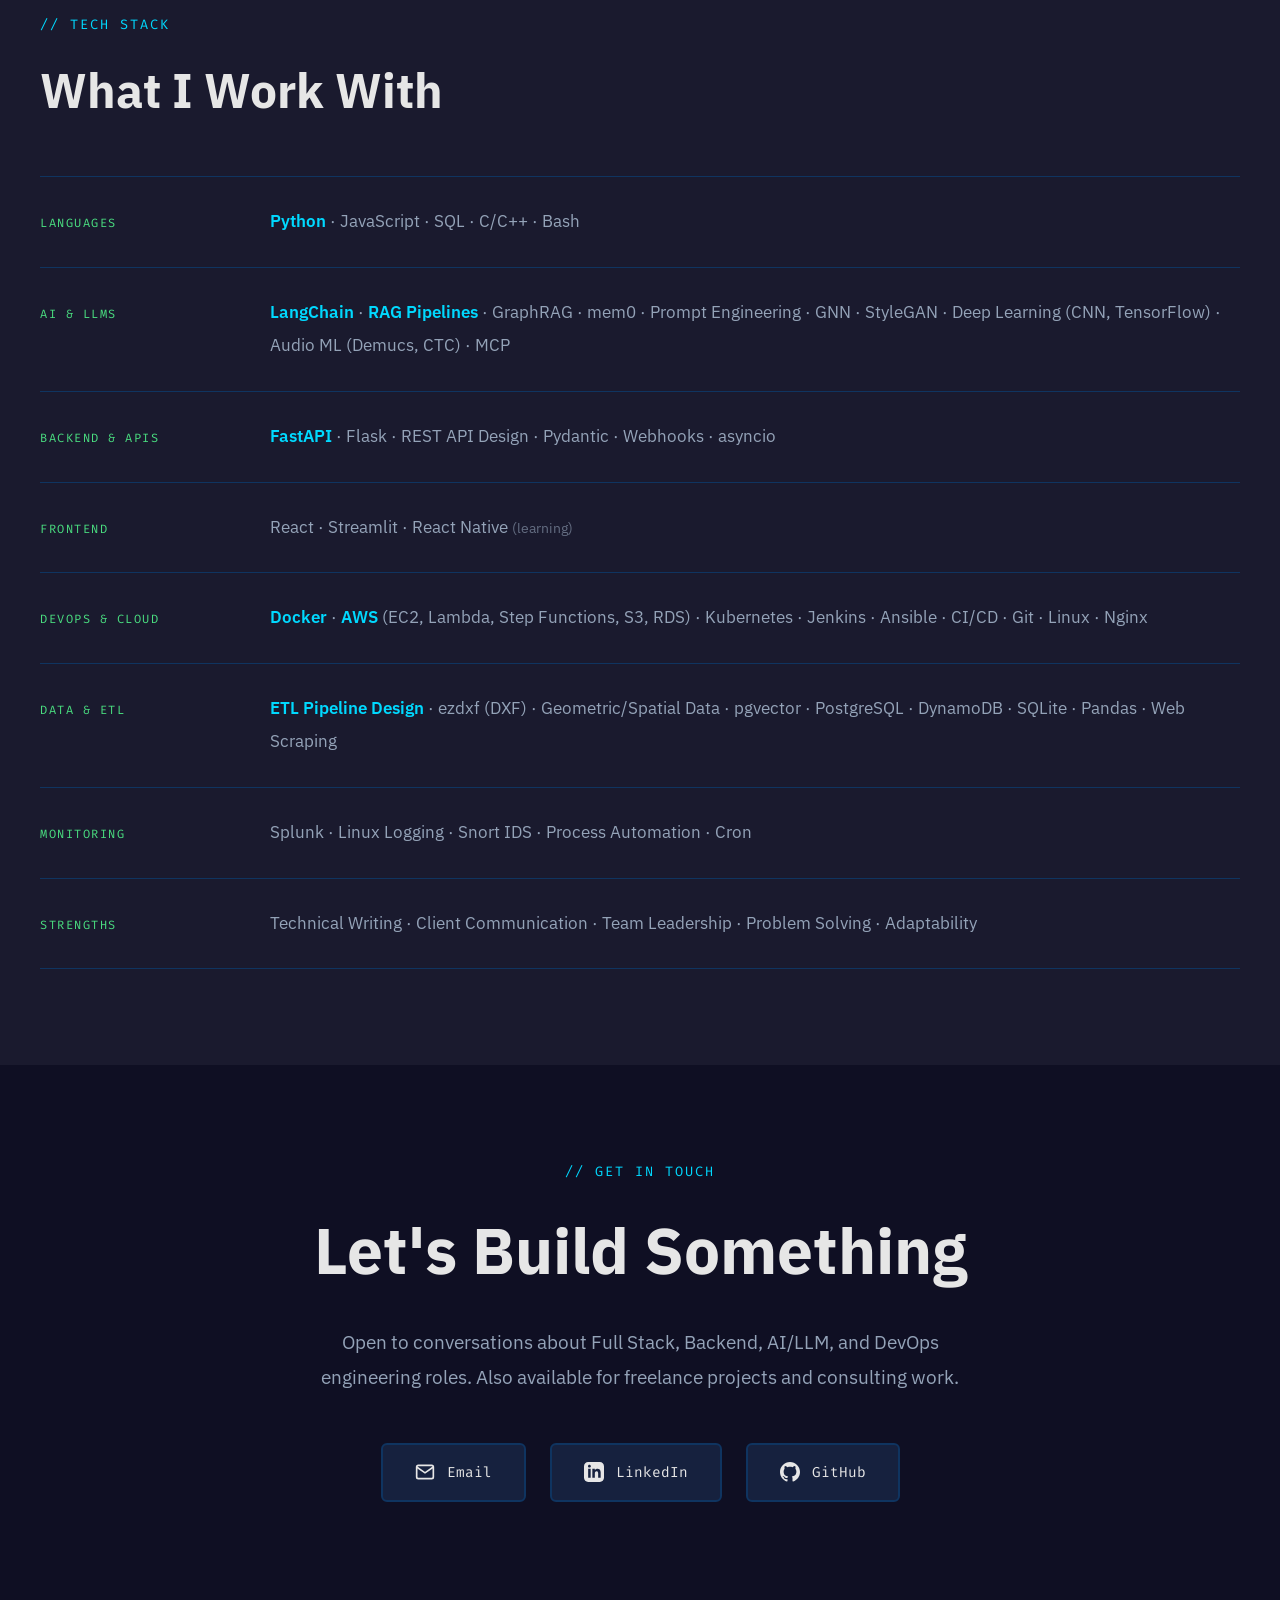
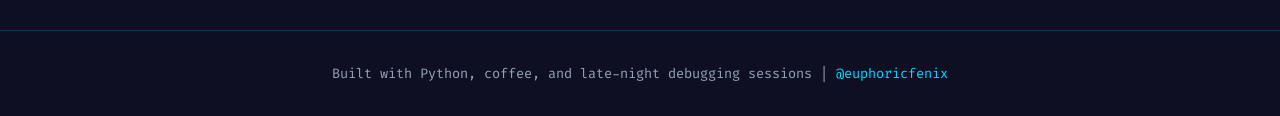
==== commit ee9cf85e: "updating my profile" ====
--- a/index.html
+++ b/index.html
@@ -3,7 +3,7 @@
 <head>
     <meta charset="UTF-8">
     <meta name="viewport" content="width=device-width, initial-scale=1.0">
-    <title>Viraj Virk — DevOps & AI Engineer</title>
+    <title>Viraj Virk — Full Stack Developer | AI & Enterprise Systems</title>
     <link rel="icon" type="image/x-icon" href="favicon.ico">
     <link rel="apple-touch-icon" sizes="180x180" href="apple-touch-icon.png">
     <link rel="icon" type="image/png" sizes="192x192" href="android-chrome-192x192.png">
@@ -461,44 +461,41 @@
             background: var(--bg-secondary);
         }
 
-        .skills-grid {
+        .stack-list {
+            border-top: 1px solid var(--border);
+        }
+
+        .stack-row {
             display: grid;
-            grid-template-columns: repeat(auto-fit, minmax(280px, 1fr));
-            gap: 1.5rem;
-        }
-
-        .skill-category {
-            background: var(--surface);
-            border: 1px solid var(--border);
-            border-radius: 8px;
-            padding: 2rem;
-            transition: all 0.3s;
-        }
-
-        .skill-category:hover {
-            border-color: var(--accent-green);
-        }
-
-        .skill-category h3 {
-            font-size: 1.1rem;
+            grid-template-columns: 190px 1fr;
+            gap: 2.5rem;
+            padding: 1.75rem 0;
+            border-bottom: 1px solid var(--border);
+            align-items: baseline;
+        }
+
+        .stack-label {
+            font-family: 'Fira Code', monospace;
+            font-size: 0.75rem;
+            letter-spacing: 1.5px;
+            text-transform: uppercase;
             color: var(--accent-green);
-            margin-bottom: 1.5rem;
-            font-family: 'Fira Code', monospace;
-        }
-
-        .skill-items {
-            display: flex;
-            flex-wrap: wrap;
-            gap: 0.5rem;
-        }
-
-        .skill-tag {
-            padding: 0.5rem 1rem;
-            background: rgba(74, 222, 128, 0.1);
-            border: 1px solid rgba(74, 222, 128, 0.2);
-            border-radius: 4px;
-            font-size: 0.85rem;
+        }
+
+        .stack-items {
             color: var(--text-dim);
+            font-size: 1.05rem;
+            line-height: 2;
+        }
+
+        .stack-items b {
+            color: var(--accent);
+            font-weight: 600;
+        }
+
+        .stack-note {
+            opacity: 0.6;
+            font-size: 0.9rem;
         }
 
         /* Contact */
@@ -580,9 +577,14 @@
                 padding-left: 2rem;
             }
 
-            .projects-grid,
-            .skills-grid {
+            .projects-grid {
                 grid-template-columns: 1fr;
+            }
+
+            .stack-row {
+                grid-template-columns: 1fr;
+                gap: 0.75rem;
+                padding: 1.25rem 0;
             }
         }
     </style>
@@ -613,12 +615,13 @@
             </div>
 
             <h1>Hi, I'm <span class="name">Viraj Virk</span></h1>
-            <h2>Builder, DevOps Engineer & AI Product Developer</h2>
+            <h2>Full Stack & AI Engineer</h2>
 
             <p class="hero-description">
-                Fresh CS grad with entrepreneurial drive, building AI-powered products and scalable systems. 
-                I bridge the gap between cutting-edge AI and real-world applications—from automating workflows 
-                to deploying production systems on AWS. Passionate about creating things that solve actual problems.
+                Currently building a government-scale enterprise platform for a Deloitte-contracted client—Python backend
+                services, ETL/data integration, and REST APIs. I work across the stack that makes AI actually ship: RAG
+                pipelines, LLM services, computer vision models, and the data plumbing that feeds them. Comfortable in
+                compliance-audited delivery models and production troubleshooting.
             </p>
 
             <div class="terminal-block">
@@ -630,11 +633,11 @@
                 <div class="terminal-content">
                     <div><span class="terminal-prompt">viraj@dev:~$</span> cat expertise.txt</div>
                     <div class="terminal-output">
-→ Python development & automation<br>
-→ DevOps (Docker, CI/CD, AWS infrastructure)<br>
-→ GenAI application deployment (LangChain, LLMs)<br>
-→ System integration & API orchestration<br>
-→ Cloud-native engineering (Lambda, EC2, S3)
+→ Python backend & ETL/data integration<br>
+→ RAG pipelines & LLM application deployment (LangChain, Llama)<br>
+→ DevOps (Docker, Kubernetes, Jenkins, Ansible, AWS)<br>
+→ Computer vision & deep learning (CNN, GNN, StyleGAN)<br>
+→ REST API design & enterprise system integration
                     </div>
                 </div>
             </div>
@@ -661,22 +664,55 @@
                 <div class="timeline-item">
                     <div class="timeline-marker"></div>
                     <div class="work-header">
+                        <h3 class="work-title">Full Stack Developer</h3>
+                        <div class="work-company">Kudzu Infotech — Contractor for Deloitte (Goa IDC)</div>
+                        <div class="work-date">Jan 2026 – Present</div>
+                    </div>
+                    <p class="work-description">
+                        Building a government-scale enterprise platform for the Goa Industrial Development Corporation,
+                        developing backend services in Python that power a RAG-based LLM compliance agent (Llama models
+                        orchestrated via LangChain). Designing and maintaining ETL pipelines (ezdxf) that extract, validate,
+                        and transform structured geometric data from complex, multi-layer industrial drawing files. Building
+                        the CV and graph models behind compliance reasoning, and integrating enterprise systems through
+                        internal APIs within a Deloitte-contracted, compliance-audited delivery model.
+                    </p>
+                    <div class="work-tags">
+                        <span class="tag">Python</span>
+                        <span class="tag">RAG</span>
+                        <span class="tag">LangChain</span>
+                        <span class="tag">ETL Pipelines</span>
+                        <span class="tag">Computer Vision</span>
+                        <span class="tag">GNN</span>
+                        <span class="tag">StyleGAN</span>
+                        <span class="tag">Enterprise</span>
+                        <span class="tag">Government</span>
+                    </div>
+                </div>
+
+                <div class="timeline-item">
+                    <div class="timeline-marker"></div>
+                    <div class="work-header">
                         <h3 class="work-title">Part-Time Developer</h3>
                         <div class="work-company">Freelance / Contract</div>
-                        <div class="work-date">Aug 2025 – Present</div>
+                        <div class="work-date">Aug 2025 – Dec 2025</div>
                     </div>
                     <p class="work-description">
-                        Worked with an early-stage startup building production-grade automation tools—developed a web scraper 
-                        extracting e-commerce design data into SQL databases with robust error handling and scheduling. Currently 
-                        collaborating with a policy think tank on a full website redesign to modernize their digital presence, 
-                        improve accessibility, and enhance user engagement for policy researchers and stakeholders.
+                        Worked with an early-stage startup building production-grade automation tools—developed a web scraper
+                        extracting e-commerce design data into SQL databases with robust error handling and scheduling.
+                        Collaborated with a policy think tank on a full website redesign to modernize their digital presence,
+                        improve accessibility, and enhance user engagement for policy researchers and stakeholders. Also
+                        worked as a freelance contractor for Dusker AI on RLHF-related technical tasks supporting LLM
+                        training—terminal automation, benchmarking, tooling development, script execution, and technical
+                        troubleshooting, with each task independently reviewed and approved for quality.
                     </p>
                     <div class="work-tags">
                         <span class="tag">Python</span>
                         <span class="tag">Web Scraping</span>
                         <span class="tag">SQL</span>
-                        <span class="tag">Automation</span>
-                        <span class="tag">Web Development</span>
+                        <span class="tag">RLHF</span>
+                        <span class="tag">LLM Training</span>
+                        <span class="tag">Terminal Automation</span>
+                        <span class="tag">Benchmarking</span>
                         <span class="tag">Client Projects</span>
                     </div>
                 </div>
@@ -689,9 +725,10 @@
                         <div class="work-date">Mar 2025 – Jul 2025</div>
                     </div>
                     <p class="work-description">
-                        Designed, developed, and deployed generative AI applications with the R&D team. Led prompt engineering, 
-                        fine-tuning, and model evaluation. Successfully deployed scalable cloud-native applications on AWS using 
-                        Lambda, EC2, S3, RDS, and DynamoDB. Produced comprehensive documentation and user guides for internal teams.
+                        Designed, developed, and deployed LLM-powered applications end-to-end with the R&D team—backend
+                        services for an audio-analysis platform, and a multi-tenant long-term memory layer for an existing
+                        RAG chatbot. Owned prompt engineering, model evaluation, and cloud-native deployment on AWS, plus
+                        technical documentation for internal teams.
                     </p>
                     <div class="work-tags">
                         <span class="tag">GenAI</span>
@@ -735,41 +772,111 @@
 
             <div class="projects-grid">
                 <div class="project-card">
+                    <h3>AI Voice Receptionist for Healthcare</h3>
+                    <p>
+                        Designed and deployed a production voice AI agent for a doctor's clinic, handling live phone calls
+                        end-to-end—understanding intent and managing the full appointment-booking and rescheduling flow
+                        without human intervention. Built the real-time backend pipeline on Pipecat, orchestrating
+                        speech-to-text, LLM reasoning, and text-to-speech with low enough latency for natural conversation.
+                        Tuned prompts for clinical interaction and tested against edge cases—interruptions, ambiguous speech,
+                        silence, out-of-scope requests—with fallback handling for unresolvable cases.
+                    </p>
+                    <div class="work-tags">
+                        <span class="tag">Pipecat</span>
+                        <span class="tag">Python</span>
+                        <span class="tag">Real-time Speech</span>
+                        <span class="tag">LLMs</span>
+                        <span class="tag">Voice AI</span>
+                    </div>
+                </div>
+
+                <div class="project-card">
                     <div class="project-header">
-                        <h3>Conversational AI / Voice AI</h3>
+                        <h3>Bolna Voice AI — Exotel Telephony Integration</h3>
                         <a href="https://github.com/euphoricfenix/bolna_exotel.git" target="_blank" style="color: var(--accent); font-size: 1.5rem; text-decoration: none; margin-left: auto;" title="View on GitHub">→</a>
                     </div>
-                    
+
                     <p>
-                        Most recent project: Advanced voice-based conversational AI system enabling natural language interactions. 
-                        Integrated speech-to-text, LLM processing, and text-to-speech for seamless voice conversations. 
-                        Built with modern AI APIs and real-time audio processing capabilities.
-                    </p>
-                    <div class="work-tags">
-                        <span class="tag">Voice AI</span>
-                        <span class="tag">LLMs</span>
-                        <span class="tag">Speech Processing</span>
-                        <span class="tag">Real-time Audio</span>
+                        Contributed Exotel telephony support to Bolna, an open-source LLM voice-agent orchestration framework,
+                        alongside its existing Twilio/Plivo integrations. Built and validated REST API request/response
+                        handling using Pydantic for schema-driven data models across agent-orchestration endpoints, ensuring
+                        reliable real-time voice-agent behavior. Worked directly within a production-grade,
+                        community-maintained codebase, contributing changes back upstream.
+                    </p>
+                    <div class="work-tags">
+                        <span class="tag">Python</span>
+                        <span class="tag">FastAPI</span>
+                        <span class="tag">Pydantic</span>
+                        <span class="tag">REST APIs</span>
+                        <span class="tag">Telephony</span>
+                        <span class="tag">Open Source</span>
                     </div>
                 </div>
 
                 <div class="project-card">
-                    <h3>GenAI Application (Sentellent Internship)</h3>
+                    <h3>Multi-Node Infrastructure Automation</h3>
                     <p>
-                        Production generative AI application deployed on AWS cloud infrastructure. Integrated advanced LLM models 
-                        with prompt engineering and fine-tuning. Implemented scalable architecture using Lambda, EC2, S3, RDS, 
-                        and DynamoDB for cloud-native deployment with comprehensive documentation.
-                    </p>
-                    <div class="work-tags">
-                        <span class="tag">GenAI</span>
-                        <span class="tag">AWS</span>
+                        Wrote Ansible playbooks to configure and manage multiple nodes running different operating systems
+                        from a single parent/control node. Set up centralized monitoring for all managed nodes in Splunk
+                        using reverse IP-based identification to route logs by source machine. Built a Jenkins CI/CD pipeline
+                        that watches a GitHub repository for new commits, then automatically builds, tests, and deploys on
+                        each change—integrated with Ansible so pipeline runs trigger playbook execution directly.
+                    </p>
+                    <div class="work-tags">
+                        <span class="tag">Ansible</span>
+                        <span class="tag">Jenkins</span>
+                        <span class="tag">Splunk</span>
+                        <span class="tag">CI/CD</span>
+                        <span class="tag">Infrastructure Automation</span>
+                    </div>
+                </div>
+
+                <div class="project-card">
+                    <div class="project-header">
+                        <h3>Jammin.ai — Audio Analysis Backend</h3>
+                        <a href="https://jammin.ai" target="_blank" style="color: var(--accent); font-size: 1.5rem; text-decoration: none; margin-left: auto;" title="Visit Jammin.ai">→</a>
+                    </div>
+
+                    <p>
+                        Reworked the backend of a music-learning platform for latency and output quality. Sped up YouTube
+                        audio ingestion, improved transcription, and added 4-stem source separation with Demucs—which
+                        raised the accuracy of the existing chord-detection stage by feeding it isolated instrument tracks
+                        instead of a mixed signal. Implemented CTC forced alignment between audio and transcription to
+                        produce accurate timestamps. Deployed on AWS with Step Functions orchestrating the pipeline across
+                        Lambda and EC2, backed by RDS and DynamoDB.
+                    </p>
+                    <div class="work-tags">
+                        <span class="tag">Python</span>
+                        <span class="tag">Demucs</span>
+                        <span class="tag">CTC Forced Alignment</span>
+                        <span class="tag">Step Functions</span>
                         <span class="tag">Lambda</span>
-                        <span class="tag">Production Deploy</span>
+                        <span class="tag">Audio ML</span>
                     </div>
                 </div>
 
                 <div class="project-card">
-                    <h3>Stereo Depth Analysis Model</h3>
+                    <h3>Multi-Tenant RAG Memory Service</h3>
+                    <p>
+                        Gave an existing RAG chatbot long-term memory by integrating mem0, replacing single-session context
+                        with persistent recall and entity-relationship awareness across conversations. Designed the
+                        architecture to serve multiple client platforms from one service: JWT-scoped authentication,
+                        per-tenant vector database routing through a connection map, and pgvector-backed memory storage
+                        with metadata filtering and a shareable flag governing cross-tenant context access.
+                    </p>
+                    <div class="work-tags">
+                        <span class="tag">mem0</span>
+                        <span class="tag">RAG</span>
+                        <span class="tag">pgvector</span>
+                        <span class="tag">Pinecone</span>
+                        <span class="tag">PostgreSQL</span>
+                        <span class="tag">Multi-tenancy</span>
+                        <span class="tag">JWT</span>
+                    </div>
+                </div>
+
+                <div class="project-card">
+                    <h3>Stereo Image Depth Analysis</h3>
                     <p>
                         Research project at CSIR-CSIO: Deep learning computer vision model for depth estimation in stereo images. 
                         Built CNN architectures from scratch, explored monocular depth estimation and YOLO integration. 
@@ -780,22 +887,6 @@
                         <span class="tag">Computer Vision</span>
                         <span class="tag">CNNs</span>
                         <span class="tag">Research</span>
-                    </div>
-                </div>
-
-                <div class="project-card">
-                    <h3>Forex Trading Bot</h3>
-                    
-                    <p>
-                        Real-time forex trading chatbot with complete ML pipeline. Scraped 10,000+ data points, integrated APIs 
-                        for live sentiment data. Used TensorFlow and NLP to train models interpreting market trends and providing 
-                        actionable insights based on processed data.
-                    </p>
-                    <div class="work-tags">
-                        <span class="tag">ML</span>
-                        <span class="tag">TensorFlow</span>
-                        <span class="tag">NLP</span>
-                        <span class="tag">APIs</span>
                     </div>
                 </div>
 
@@ -843,75 +934,45 @@
             <div class="section-label">Tech Stack</div>
             <h2 class="section-title">What I Work With</h2>
 
-            <div class="skills-grid">
-                <div class="skill-category">
-                    <h3>// Languages</h3>
-                    <div class="skill-items">
-                        <span class="skill-tag">Python (Strong)</span>
-                        <span class="skill-tag">Java</span>
-                        <span class="skill-tag">C/C++</span>
-                        <span class="skill-tag">SQL</span>
-                        <span class="skill-tag">Bash</span>
-                    </div>
-                </div>
-
-                <div class="skill-category">
-                    <h3>// DevOps & Cloud</h3>
-                    <div class="skill-items">
-                        <span class="skill-tag">Docker</span>
-                        <span class="skill-tag">Kubernetes</span>
-                        <span class="skill-tag">Git/GitHub</span>
-                        <span class="skill-tag">CI/CD</span>
-                        <span class="skill-tag">AWS (EC2, S3, Lambda, RDS)</span>
-                        <span class="skill-tag">Linux</span>
-                        <span class="skill-tag">Nginx</span>
-                    </div>
-                </div>
-
-                <div class="skill-category">
-                    <h3>// Python Ecosystem</h3>
-                    <div class="skill-items">
-                        <span class="skill-tag">Flask</span>
-                        <span class="skill-tag">FastAPI</span>
-                        <span class="skill-tag">Streamlit</span>
-                        <span class="skill-tag">asyncio</span>
-                        <span class="skill-tag">Web Scraping</span>
-                        <span class="skill-tag">Automation</span>
-                    </div>
-                </div>
-
-                <div class="skill-category">
-                    <h3>// AI/ML & Data</h3>
-                    <div class="skill-items">
-                        <span class="skill-tag">TensorFlow</span>
-                        <span class="skill-tag">LangChain</span>
-                        <span class="skill-tag">OpenCV</span>
-                        <span class="skill-tag">NLP</span>
-                        <span class="skill-tag">Prompt Engineering</span>
-                        <span class="skill-tag">LLMs</span>
-                    </div>
-                </div>
-
-                <div class="skill-category">
-                    <h3>// Monitoring & Ops</h3>
-                    <div class="skill-items">
-                        <span class="skill-tag">Splunk</span>
-                        <span class="skill-tag">Linux Logging</span>
-                        <span class="skill-tag">Snort IDS</span>
-                        <span class="skill-tag">Process Automation</span>
-                        <span class="skill-tag">Cron Jobs</span>
-                    </div>
-                </div>
-
-                <div class="skill-category">
-                    <h3>// Soft Skills</h3>
-                    <div class="skill-items">
-                        <span class="skill-tag">Technical Writing</span>
-                        <span class="skill-tag">Client Communication</span>
-                        <span class="skill-tag">Team Leadership</span>
-                        <span class="skill-tag">Problem Solving</span>
-                        <span class="skill-tag">Adaptability</span>
-                    </div>
+            <div class="stack-list">
+                <div class="stack-row">
+                    <div class="stack-label">Languages</div>
+                    <div class="stack-items"><b>Python</b> · JavaScript · SQL · C/C++ · Bash</div>
+                </div>
+
+                <div class="stack-row">
+                    <div class="stack-label">AI &amp; LLMs</div>
+                    <div class="stack-items"><b>LangChain</b> · <b>RAG Pipelines</b> · GraphRAG · mem0 · Prompt Engineering · GNN · StyleGAN · Deep Learning (CNN, TensorFlow) · Audio ML (Demucs, CTC) · MCP</div>
+                </div>
+
+                <div class="stack-row">
+                    <div class="stack-label">Backend &amp; APIs</div>
+                    <div class="stack-items"><b>FastAPI</b> · Flask · REST API Design · Pydantic · Webhooks · asyncio</div>
+                </div>
+
+                <div class="stack-row">
+                    <div class="stack-label">Frontend</div>
+                    <div class="stack-items">React · Streamlit · React Native <span class="stack-note">(learning)</span></div>
+                </div>
+
+                <div class="stack-row">
+                    <div class="stack-label">DevOps &amp; Cloud</div>
+                    <div class="stack-items"><b>Docker</b> · <b>AWS</b> (EC2, Lambda, Step Functions, S3, RDS) · Kubernetes · Jenkins · Ansible · CI/CD · Git · Linux · Nginx</div>
+                </div>
+
+                <div class="stack-row">
+                    <div class="stack-label">Data &amp; ETL</div>
+                    <div class="stack-items"><b>ETL Pipeline Design</b> · ezdxf (DXF) · Geometric/Spatial Data · pgvector · PostgreSQL · DynamoDB · SQLite · Pandas · Web Scraping</div>
+                </div>
+
+                <div class="stack-row">
+                    <div class="stack-label">Monitoring</div>
+                    <div class="stack-items">Splunk · Linux Logging · Snort IDS · Process Automation · Cron</div>
+                </div>
+
+                <div class="stack-row">
+                    <div class="stack-label">Strengths</div>
+                    <div class="stack-items">Technical Writing · Client Communication · Team Leadership · Problem Solving · Adaptability</div>
                 </div>
             </div>
         </div>
@@ -924,7 +985,7 @@
                 <div class="section-label">Get in Touch</div>
                 <h2>Let's Build Something</h2>
                 <p>
-                    Open to full-time opportunities in DevOps, Cloud Engineering, Python Development, or AI/ML roles. 
+                    Open to conversations about Full Stack, Backend, AI/LLM, and DevOps engineering roles.
                     Also available for freelance projects and consulting work.
                 </p>
 
@@ -985,7 +1046,7 @@
             });
         }, observerOptions);
 
-        document.querySelectorAll('.timeline-item, .project-card, .skill-category').forEach(el => {
+        document.querySelectorAll('.timeline-item, .project-card, .stack-list').forEach(el => {
             el.style.opacity = '0';
             el.style.transform = 'translateY(30px)';
             el.style.transition = 'all 0.6s ease-out';
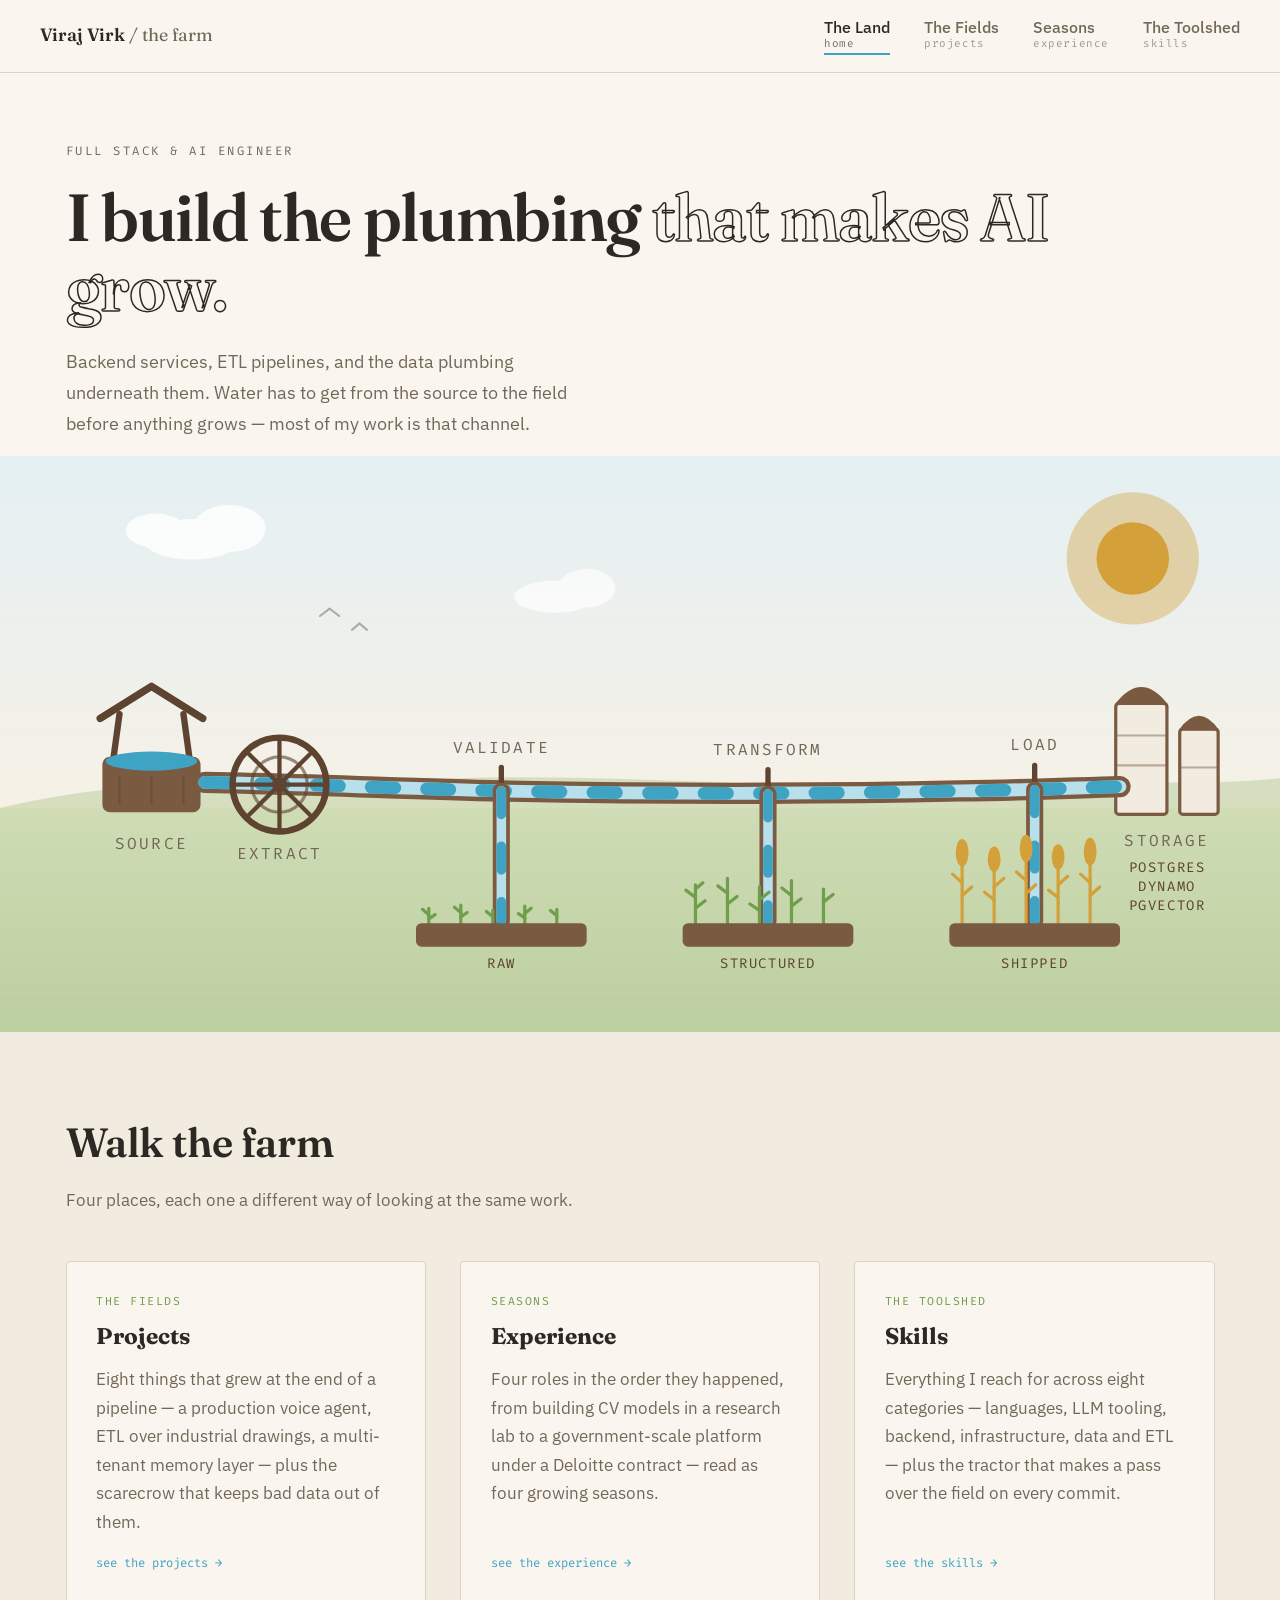
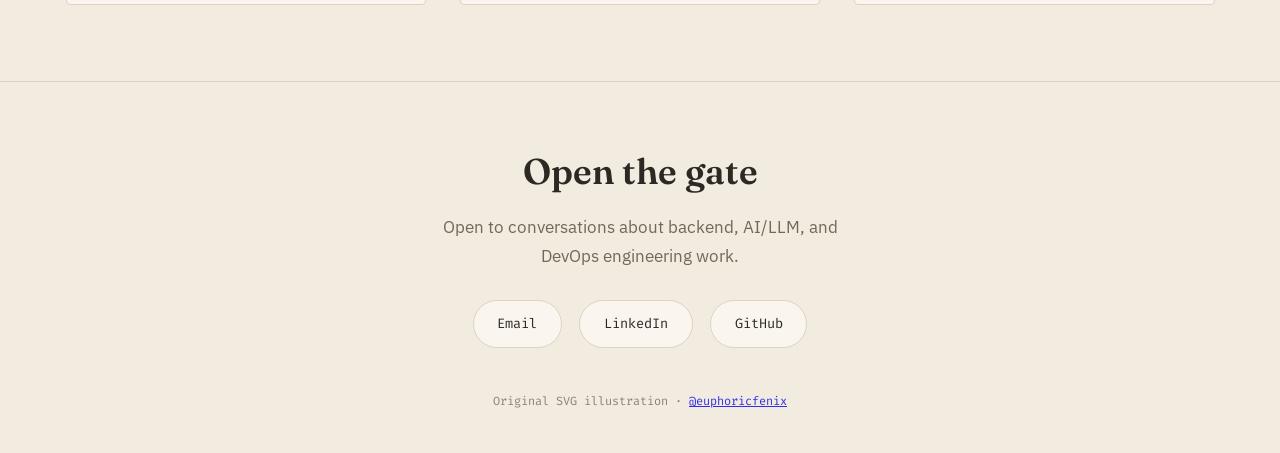
==== commit 8c65ab64: "Promote farm site to repo root as the deployable portfolio Moves the four pages, stylesheet and scri" ====
--- a/index.html
+++ b/index.html
@@ -1,1057 +1,231 @@
 <!DOCTYPE html>
 <html lang="en">
 <head>
-    <meta charset="UTF-8">
-    <meta name="viewport" content="width=device-width, initial-scale=1.0">
-    <title>Viraj Virk — Full Stack Developer | AI & Enterprise Systems</title>
-    <link rel="icon" type="image/x-icon" href="favicon.ico">
-    <link rel="apple-touch-icon" sizes="180x180" href="apple-touch-icon.png">
-    <link rel="icon" type="image/png" sizes="192x192" href="android-chrome-192x192.png">
-    <link href="https://fonts.googleapis.com/css2?family=Fira+Code:wght@300;400;500;600;700&family=IBM+Plex+Sans:wght@300;400;600;700&display=swap" rel="stylesheet">
-    <style>
-        * {
-            margin: 0;
-            padding: 0;
-            box-sizing: border-box;
-        }
-
-        :root {
-            --bg: #0f0f23;
-            --bg-secondary: #1a1a2e;
-            --surface: #16213e;
-            --border: #0f3460;
-            --text: #e6e6e6;
-            --text-dim: #94a3b8;
-            --accent: #00d9ff;
-            --accent-warm: #ff6b6b;
-            --accent-green: #4ade80;
-            --code-bg: #0a0a16;
-        }
-
-        body {
-            font-family: 'IBM Plex Sans', sans-serif;
-            background: var(--bg);
-            color: var(--text);
-            line-height: 1.6;
-            overflow-x: hidden;
-        }
-
-        ::selection {
-            background: var(--accent);
-            color: var(--bg);
-        }
-
-        /* Animated background */
-        .bg-pattern {
-            position: fixed;
-            top: 0;
-            left: 0;
-            width: 100%;
-            height: 100%;
-            background: 
-                radial-gradient(circle at 20% 50%, rgba(0, 217, 255, 0.05) 0%, transparent 50%),
-                radial-gradient(circle at 80% 80%, rgba(255, 107, 107, 0.05) 0%, transparent 50%);
-            z-index: -1;
-        }
-
-        .scanline {
-            position: fixed;
-            top: 0;
-            left: 0;
-            width: 100%;
-            height: 2px;
-            background: linear-gradient(90deg, transparent, var(--accent), transparent);
-            animation: scan 8s linear infinite;
-            z-index: 0;
-            opacity: 0.3;
-        }
-
-        @keyframes scan {
-            0% { top: 0%; }
-            100% { top: 100%; }
-        }
-
-        /* Navigation */
-        nav {
-            position: fixed;
-            top: 0;
-            width: 100%;
-            background: rgba(15, 15, 35, 0.9);
-            backdrop-filter: blur(20px);
-            border-bottom: 1px solid var(--border);
-            padding: 1.5rem 2rem;
-            z-index: 100;
-        }
-
-        .nav-content {
-            max-width: 1400px;
-            margin: 0 auto;
-            display: flex;
-            justify-content: space-between;
-            align-items: center;
-        }
-
-        .nav-logo {
-            font-family: 'Fira Code', monospace;
-            font-size: 1rem;
-            font-weight: 700;
-            color: var(--accent);
-        }
-
-        .nav-logo::before {
-            content: '$ ';
-            color: var(--accent-green);
-        }
-
-        .nav-links {
-            display: flex;
-            gap: 2.5rem;
-            list-style: none;
-        }
-
-        .nav-links a {
-            text-decoration: none;
-            color: var(--text-dim);
-            font-size: 0.9rem;
-            font-family: 'Fira Code', monospace;
-            transition: all 0.3s;
-            position: relative;
-        }
-
-        .nav-links a::before {
-            content: '# ';
-            opacity: 0;
-            transition: opacity 0.3s;
-        }
-
-        .nav-links a:hover {
-            color: var(--accent);
-        }
-
-        .nav-links a:hover::before {
-            opacity: 1;
-        }
-
-        /* Hero */
-        .hero {
-            min-height: 100vh;
-            display: flex;
-            align-items: center;
-            padding: 8rem 2rem 2rem;
-            position: relative;
-        }
-
-        .hero-container {
-            max-width: 1200px;
-            margin: 0 auto;
-            width: 100%;
-        }
-
-        .status-badge {
-            display: inline-block;
-            padding: 0.5rem 1rem;
-            background: rgba(74, 222, 128, 0.1);
-            border: 1px solid var(--accent-green);
-            border-radius: 20px;
-            font-family: 'Fira Code', monospace;
-            font-size: 0.85rem;
-            color: var(--accent-green);
-            margin-bottom: 2rem;
-        }
-
-        .status-dot {
-            display: inline-block;
-            width: 8px;
-            height: 8px;
-            background: var(--accent-green);
-            border-radius: 50%;
-            margin-right: 0.5rem;
-            animation: pulse 2s infinite;
-        }
-
-        @keyframes pulse {
-            0%, 100% { opacity: 1; }
-            50% { opacity: 0.5; }
-        }
-
-        .hero h1 {
-            font-size: clamp(2.5rem, 7vw, 5rem);
-            font-weight: 700;
-            line-height: 1.1;
-            margin-bottom: 1.5rem;
-        }
-
-        .hero h1 .name {
-            background: linear-gradient(135deg, var(--accent) 0%, var(--accent-warm) 100%);
-            -webkit-background-clip: text;
-            background-clip: text;
-            -webkit-text-fill-color: transparent;
-        }
-
-        .hero h2 {
-            font-size: clamp(1.5rem, 4vw, 2.5rem);
-            font-weight: 300;
-            color: var(--text-dim);
-            margin-bottom: 2rem;
-        }
-
-        .hero-description {
-            max-width: 700px;
-            font-size: 1.1rem;
-            color: var(--text-dim);
-            margin-bottom: 3rem;
-            line-height: 1.8;
-        }
-
-        .terminal-block {
-            background: var(--code-bg);
-            border: 1px solid var(--border);
-            border-radius: 8px;
-            padding: 1.5rem;
-            margin: 2rem 0;
-            font-family: 'Fira Code', monospace;
-            font-size: 0.9rem;
-            position: relative;
-            overflow: hidden;
-        }
-
-        .terminal-header {
-            display: flex;
-            gap: 0.5rem;
-            margin-bottom: 1rem;
-        }
-
-        .terminal-dot {
-            width: 12px;
-            height: 12px;
-            border-radius: 50%;
-        }
-
-        .terminal-dot:nth-child(1) { background: #ff5f56; }
-        .terminal-dot:nth-child(2) { background: #ffbd2e; }
-        .terminal-dot:nth-child(3) { background: #27c93f; }
-
-        .terminal-content {
-            color: var(--text-dim);
-        }
-
-        .terminal-prompt {
-            color: var(--accent-green);
-        }
-
-        .terminal-output {
-            color: var(--accent);
-        }
-
-        .cta-group {
-            display: flex;
-            gap: 1rem;
-            flex-wrap: wrap;
-        }
-
-        .btn {
-            padding: 1rem 2rem;
-            text-decoration: none;
-            border-radius: 6px;
-            font-family: 'Fira Code', monospace;
-            font-size: 0.9rem;
-            font-weight: 500;
-            transition: all 0.3s;
-            display: inline-flex;
-            align-items: center;
-            gap: 0.5rem;
-        }
-
-        .btn-primary {
-            background: var(--accent);
-            color: var(--bg);
-            border: 2px solid var(--accent);
-        }
-
-        .btn-primary:hover {
-            background: transparent;
-            color: var(--accent);
-            box-shadow: 0 0 20px rgba(0, 217, 255, 0.3);
-        }
-
-        .btn-secondary {
-            background: transparent;
-            color: var(--text);
-            border: 2px solid var(--border);
-        }
-
-        .btn-secondary:hover {
-            border-color: var(--text);
-            box-shadow: 0 0 20px rgba(230, 230, 230, 0.1);
-        }
-
-        /* Section styling */
-        section {
-            padding: 6rem 2rem;
-            position: relative;
-        }
-
-        .section-label {
-            font-family: 'Fira Code', monospace;
-            font-size: 0.85rem;
-            color: var(--accent);
-            text-transform: uppercase;
-            letter-spacing: 2px;
-            margin-bottom: 1rem;
-        }
-
-        .section-label::before {
-            content: '// ';
-        }
-
-        .section-title {
-            font-size: clamp(2rem, 5vw, 3rem);
-            font-weight: 700;
-            margin-bottom: 3rem;
-        }
-
-        .container {
-            max-width: 1200px;
-            margin: 0 auto;
-        }
-
-        /* Work Experience */
-        .work {
-            background: var(--bg-secondary);
-        }
-
-        .timeline {
-            position: relative;
-        }
-
-        .timeline-item {
-            position: relative;
-            padding-left: 3rem;
-            padding-bottom: 3rem;
-            border-left: 2px solid var(--border);
-        }
-
-        .timeline-item:last-child {
-            border-left: 2px solid transparent;
-        }
-
-        .timeline-marker {
-            position: absolute;
-            left: -7px;
-            top: 0;
-            width: 12px;
-            height: 12px;
-            background: var(--accent);
-            border-radius: 50%;
-            box-shadow: 0 0 0 4px var(--bg-secondary), 0 0 20px var(--accent);
-        }
-
-        .work-header {
-            margin-bottom: 1rem;
-        }
-
-        .work-title {
-            font-size: 1.5rem;
-            font-weight: 600;
-            color: var(--text);
-            margin-bottom: 0.5rem;
-        }
-
-        .work-company {
-            color: var(--accent);
-            font-weight: 600;
-            font-size: 1.1rem;
-        }
-
-        .work-date {
-            font-family: 'Fira Code', monospace;
-            font-size: 0.85rem;
-            color: var(--text-dim);
-            margin-top: 0.5rem;
-        }
-
-        .work-description {
-            color: var(--text-dim);
-            line-height: 1.7;
-            margin-top: 1rem;
-        }
-
-        .work-tags {
-            display: flex;
-            flex-wrap: wrap;
-            gap: 0.5rem;
-            margin-top: 1rem;
-        }
-
-        .tag {
-            padding: 0.4rem 0.8rem;
-            background: rgba(0, 217, 255, 0.1);
-            border: 1px solid rgba(0, 217, 255, 0.3);
-            border-radius: 4px;
-            font-family: 'Fira Code', monospace;
-            font-size: 0.75rem;
-            color: var(--accent);
-        }
-
-        /* Projects */
-        .projects-grid {
-            display: grid;
-            grid-template-columns: repeat(auto-fit, minmax(350px, 1fr));
-            gap: 2rem;
-        }
-
-        .project-card {
-            background: var(--surface);
-            border: 1px solid var(--border);
-            border-radius: 8px;
-            padding: 2rem;
-            transition: all 0.3s;
-            position: relative;
-            overflow: hidden;
-        }
-
-        .project-card::before {
-            content: '';
-            position: absolute;
-            top: 0;
-            left: 0;
-            width: 100%;
-            height: 4px;
-            background: linear-gradient(90deg, var(--accent), var(--accent-warm));
-            transform: scaleX(0);
-            transform-origin: left;
-            transition: transform 0.3s;
-        }
-
-        .project-card:hover::before {
-            transform: scaleX(1);
-        }
-
-        .project-card:hover {
-            transform: translateY(-5px);
-            border-color: var(--accent);
-            box-shadow: 0 10px 40px rgba(0, 217, 255, 0.15);
-        }
-
-        .project-header {
-            display: flex;
-            justify-content: space-between;
-            align-items: start;
-            margin-bottom: 1rem;
-        }
-
-        .project-icon {
-            font-size: 2rem;
-        }
-
-        .project-card h3 {
-            font-size: 1.3rem;
-            margin-bottom: 1rem;
-            color: var(--text);
-        }
-
-        .project-card p {
-            color: var(--text-dim);
-            line-height: 1.7;
-            margin-bottom: 1.5rem;
-        }
-
-        /* Skills */
-        .skills {
-            background: var(--bg-secondary);
-        }
-
-        .stack-list {
-            border-top: 1px solid var(--border);
-        }
-
-        .stack-row {
-            display: grid;
-            grid-template-columns: 190px 1fr;
-            gap: 2.5rem;
-            padding: 1.75rem 0;
-            border-bottom: 1px solid var(--border);
-            align-items: baseline;
-        }
-
-        .stack-label {
-            font-family: 'Fira Code', monospace;
-            font-size: 0.75rem;
-            letter-spacing: 1.5px;
-            text-transform: uppercase;
-            color: var(--accent-green);
-        }
-
-        .stack-items {
-            color: var(--text-dim);
-            font-size: 1.05rem;
-            line-height: 2;
-        }
-
-        .stack-items b {
-            color: var(--accent);
-            font-weight: 600;
-        }
-
-        .stack-note {
-            opacity: 0.6;
-            font-size: 0.9rem;
-        }
-
-        /* Contact */
-        .contact {
-            text-align: center;
-            min-height: 60vh;
-            display: flex;
-            align-items: center;
-        }
-
-        .contact-content {
-            max-width: 700px;
-            margin: 0 auto;
-        }
-
-        .contact h2 {
-            font-size: clamp(2rem, 6vw, 4rem);
-            margin-bottom: 1.5rem;
-        }
-
-        .contact p {
-            font-size: 1.2rem;
-            color: var(--text-dim);
-            margin-bottom: 3rem;
-            line-height: 1.8;
-        }
-
-        .contact-links {
-            display: flex;
-            justify-content: center;
-            gap: 1.5rem;
-            flex-wrap: wrap;
-            margin-bottom: 2rem;
-        }
-
-        .contact-btn {
-            padding: 1rem 2rem;
-            background: var(--surface);
-            border: 2px solid var(--border);
-            border-radius: 6px;
-            color: var(--text);
-            text-decoration: none;
-            font-family: 'Fira Code', monospace;
-            font-size: 0.9rem;
-            transition: all 0.3s;
-            display: inline-flex;
-            align-items: center;
-            gap: 0.75rem;
-        }
-
-        .contact-btn:hover {
-            border-color: var(--accent);
-            background: rgba(0, 217, 255, 0.1);
-            transform: translateY(-2px);
-        }
-
-        /* Footer */
-        footer {
-            padding: 2rem;
-            text-align: center;
-            border-top: 1px solid var(--border);
-            color: var(--text-dim);
-            font-family: 'Fira Code', monospace;
-            font-size: 0.85rem;
-        }
-
-        footer a {
-            color: var(--accent);
-            text-decoration: none;
-        }
-
-        /* Responsive */
-        @media (max-width: 768px) {
-            .nav-links {
-                display: none;
-            }
-
-            .timeline-item {
-                padding-left: 2rem;
-            }
-
-            .projects-grid {
-                grid-template-columns: 1fr;
-            }
-
-            .stack-row {
-                grid-template-columns: 1fr;
-                gap: 0.75rem;
-                padding: 1.25rem 0;
-            }
-        }
-    </style>
+<meta charset="UTF-8">
+<meta name="viewport" content="width=device-width, initial-scale=1.0">
+<meta name="description" content="Full Stack &amp; AI Engineer. Python backend services, ETL pipelines, and the RAG/LLM systems built on top of them.">
+<meta property="og:title" content="Viraj Virk — Full Stack &amp; AI Engineer">
+<meta property="og:description" content="Full Stack &amp; AI Engineer. Python backend services, ETL pipelines, and the RAG/LLM systems built on top of them.">
+<meta property="og:type" content="website">
+<link rel="icon" type="image/x-icon" href="favicon.ico">
+<link rel="apple-touch-icon" sizes="180x180" href="apple-touch-icon.png">
+<link rel="icon" type="image/png" sizes="192x192" href="android-chrome-192x192.png">
+<title>Viraj Virk — Full Stack &amp; AI Engineer</title>
+<link href="https://fonts.googleapis.com/css2?family=Fraunces:opsz,wght@9..144,400;9..144,600;9..144,700&family=IBM+Plex+Sans:wght@400;500;600&family=Fira+Code:wght@400;500&display=swap" rel="stylesheet">
+<link rel="stylesheet" href="style.css">
 </head>
 <body>
-    <div class="bg-pattern"></div>
-    <div class="scanline"></div>
-
-    <!-- Navigation -->
-    <nav>
-        <div class="nav-content">
-            <div class="nav-logo">viraj.virk()</div>
-            <ul class="nav-links">
-                <li><a href="#work">work</a></li>
-                <li><a href="#projects">projects</a></li>
-                <li><a href="#skills">skills</a></li>
-                <li><a href="#contact">contact</a></li>
-            </ul>
-        </div>
-    </nav>
-
-    <!-- Hero -->
-    <section class="hero">
-        <div class="hero-container">
-            <div class="status-badge">
-                <span class="status-dot"></span>
-                Open to opportunities
+
+
+<header class="topbar">
+    <div class="topbar-inner">
+        <a class="brand" href="index.html">Viraj Virk <span>/ the farm</span></a>
+        <nav>
+            <a class="on" href="index.html"><span class="nav-main">The Land</span><span class="nav-sub">home</span></a>
+            <a href="projects.html"><span class="nav-main">The Fields</span><span class="nav-sub">projects</span></a>
+            <a href="experience.html"><span class="nav-main">Seasons</span><span class="nav-sub">experience</span></a>
+            <a href="skills.html"><span class="nav-main">The Toolshed</span><span class="nav-sub">skills</span></a>
+        </nav>
+    </div>
+</header>
+
+<div class="wrap">
+    <section class="phead">
+        <div class="eyebrow">Full Stack &amp; AI Engineer</div>
+        <h1>I build the plumbing <span class="hollow">that makes AI grow.</span></h1>
+        <p class="lede">
+            Backend services, ETL pipelines, and the data plumbing underneath them. Water has to get
+            from the source to the field before anything grows — most of my work is that channel.
+        </p>
+    </section>
+</div>
+
+<svg class="scene" viewBox="0 0 1200 540" role="img" aria-label="An irrigation channel carrying water from a well, through a waterwheel and three sluice gates marked validate, transform and load, into three fields at increasing stages of growth. Two storage silos stand at the right.">
+    <defs>
+        <linearGradient id="skyGrad" x1="0" y1="0" x2="0" y2="1">
+            <stop offset="0%"   stop-color="var(--sky)"/>
+            <stop offset="100%" stop-color="var(--sky-low)"/>
+        </linearGradient>
+        <linearGradient id="groundGrad" x1="0" y1="0" x2="0" y2="1">
+            <stop offset="0%"   stop-color="var(--ground)"/>
+            <stop offset="100%" stop-color="var(--ground-alt)"/>
+        </linearGradient>
+        <path id="chan" d="M 192 306 C 300 308 380 312 470 314 C 620 317 760 317 900 314 C 970 313 1010 311 1050 310"/>
+    </defs>
+
+    <rect width="1200" height="330" fill="url(#skyGrad)"/>
+    <circle class="halo" cx="1062" cy="96" r="62" fill="var(--wheat)" opacity="0.4"/>
+    <circle cx="1062" cy="96" r="34" fill="var(--wheat)"/>
+
+    <g class="cloud" opacity="0.85" style="animation-duration:74s">
+        <ellipse cx="180" cy="78" rx="46" ry="19" fill="#fff"/>
+        <ellipse cx="215" cy="68" rx="34" ry="22" fill="#fff"/>
+        <ellipse cx="146" cy="70" rx="28" ry="16" fill="#fff"/>
+    </g>
+    <g class="cloud" opacity="0.7" style="animation-duration:98s; animation-delay:-34s">
+        <ellipse cx="520" cy="132" rx="38" ry="15" fill="#fff"/>
+        <ellipse cx="550" cy="124" rx="27" ry="18" fill="#fff"/>
+    </g>
+
+    <g class="bird" stroke="var(--ink-dim)" stroke-width="2" fill="none" stroke-linecap="round" opacity="0.5">
+        <path d="M 300 150 l 9 -7 l 9 7"/>
+        <path d="M 330 163 l 7 -6 l 7 6"/>
+    </g>
+
+    <path d="M 0 330 C 140 296 250 312 390 304 C 560 294 700 314 860 306 C 990 300 1100 312 1200 302 L 1200 330 Z" fill="var(--ground-alt)" opacity="0.55"/>
+    <rect y="330" width="1200" height="210" fill="url(#groundGrad)"/>
+
+    <!-- ===== STORAGE: silos ===== -->
+    <g>
+        <rect x="1046" y="232" width="48" height="104" rx="3" fill="var(--paper-warm)" stroke="var(--soil)" stroke-width="3"/>
+        <path d="M 1045 233 Q 1070 200 1095 233 Z" fill="var(--soil)"/>
+        <g stroke="var(--soil)" stroke-width="2" opacity="0.45">
+            <line x1="1047" y1="262" x2="1093" y2="262"/>
+            <line x1="1047" y1="290" x2="1093" y2="290"/>
+        </g>
+        <rect x="1106" y="256" width="36" height="80" rx="3" fill="var(--paper-warm)" stroke="var(--soil)" stroke-width="3"/>
+        <path d="M 1105 257 Q 1124 230 1143 257 Z" fill="var(--soil)"/>
+        <line x1="1107" y1="292" x2="1141" y2="292" stroke="var(--soil)" stroke-width="2" opacity="0.45"/>
+    </g>
+    <text class="stage-label" x="1094" y="366" text-anchor="middle">storage</text>
+    <text class="plot-label" x="1094" y="390" text-anchor="middle">postgres</text>
+    <text class="plot-label" x="1094" y="408" text-anchor="middle">dynamo</text>
+    <text class="plot-label" x="1094" y="426" text-anchor="middle">pgvector</text>
+
+    <!-- ===== SOURCE: the well ===== -->
+    <g>
+        <path d="M 94 246 L 142 216 L 190 246" fill="none" stroke="var(--soil-dark)" stroke-width="7" stroke-linecap="round" stroke-linejoin="round"/>
+        <line x1="106" y1="286" x2="112" y2="242" stroke="var(--soil-dark)" stroke-width="6" stroke-linecap="round"/>
+        <line x1="178" y1="286" x2="172" y2="242" stroke="var(--soil-dark)" stroke-width="6" stroke-linecap="round"/>
+        <rect x="96" y="282" width="92" height="52" rx="7" fill="var(--soil)"/>
+        <ellipse cx="142" cy="286" rx="43" ry="9" fill="var(--water)"/>
+        <g stroke="var(--soil-dark)" stroke-width="2" opacity="0.5">
+            <line x1="112" y1="300" x2="112" y2="326"/>
+            <line x1="142" y1="300" x2="142" y2="326"/>
+            <line x1="172" y1="300" x2="172" y2="326"/>
+        </g>
+    </g>
+    <text class="stage-label" x="142" y="368" text-anchor="middle">source</text>
+
+    <!-- ===== the main channel ===== -->
+    <use href="#chan" fill="none" stroke="var(--soil)"       stroke-width="20" stroke-linecap="round"/>
+    <use href="#chan" fill="none" stroke="var(--water-pale)" stroke-width="12" stroke-linecap="round"/>
+    <use href="#chan" class="flow" fill="none" stroke="var(--water)" stroke-width="12" stroke-linecap="round"/>
+
+    <!-- ===== EXTRACT: the wheel ===== -->
+    <g class="wheel">
+        <circle cx="262" cy="308" r="44" fill="none" stroke="var(--soil-dark)" stroke-width="6"/>
+        <circle cx="262" cy="308" r="26" fill="none" stroke="var(--soil-dark)" stroke-width="3" opacity="0.6"/>
+        <g stroke="var(--soil-dark)" stroke-width="4" stroke-linecap="round">
+            <line x1="262" y1="264" x2="262" y2="352"/>
+            <line x1="218" y1="308" x2="306" y2="308"/>
+            <line x1="231" y1="277" x2="293" y2="339"/>
+            <line x1="231" y1="339" x2="293" y2="277"/>
+        </g>
+        <circle cx="262" cy="308" r="7" fill="var(--soil-dark)"/>
+    </g>
+    <text class="stage-label" x="262" y="378" text-anchor="middle">extract</text>
+
+    <!-- ===== stage gates ===== -->
+    <g stroke="var(--soil-dark)" stroke-width="5" stroke-linecap="round">
+        <line x1="470" y1="292" x2="470" y2="330"/>
+        <line x1="720" y1="294" x2="720" y2="332"/>
+        <line x1="970" y1="290" x2="970" y2="328"/>
+    </g>
+    <text class="stage-label" x="470" y="278" text-anchor="middle">validate</text>
+    <text class="stage-label" x="720" y="280" text-anchor="middle">transform</text>
+    <text class="stage-label" x="970" y="276" text-anchor="middle">load</text>
+
+    <!-- ===== laterals ===== -->
+    <g fill="none" stroke-linecap="round">
+        <path d="M 470 314 L 470 436" stroke="var(--soil)" stroke-width="16"/>
+        <path d="M 470 314 L 470 436" stroke="var(--water-pale)" stroke-width="9"/>
+        <path class="flow" d="M 470 314 L 470 436" stroke="var(--water)" stroke-width="9" style="animation-delay:-.2s"/>
+        <path d="M 720 317 L 720 436" stroke="var(--soil)" stroke-width="16"/>
+        <path d="M 720 317 L 720 436" stroke="var(--water-pale)" stroke-width="9"/>
+        <path class="flow" d="M 720 317 L 720 436" stroke="var(--water)" stroke-width="9" style="animation-delay:-.6s"/>
+        <path d="M 970 313 L 970 436" stroke="var(--soil)" stroke-width="16"/>
+        <path d="M 970 313 L 970 436" stroke="var(--water-pale)" stroke-width="9"/>
+        <path class="flow" d="M 970 313 L 970 436" stroke="var(--water)" stroke-width="9" style="animation-delay:-1s"/>
+    </g>
+
+    <!-- ===== field 1: sprouts ===== -->
+    <g stroke="var(--crop)" stroke-width="3" fill="none" stroke-linecap="round">
+        <g class="crop" style="animation-delay:-.2s"><path d="M 402 440 L 402 424"/><path d="M 402 430 l -6 -5"/><path d="M 402 434 l 6 -4"/></g>
+        <g class="crop" style="animation-delay:-1.1s"><path d="M 432 440 L 432 421"/><path d="M 432 428 l -6 -5"/><path d="M 432 432 l 6 -4"/></g>
+        <g class="crop" style="animation-delay:-2.0s"><path d="M 462 440 L 462 426"/><path d="M 462 432 l -6 -5"/></g>
+        <g class="crop" style="animation-delay:-.7s"><path d="M 492 440 L 492 422"/><path d="M 492 429 l 6 -5"/><path d="M 492 433 l -6 -4"/></g>
+        <g class="crop" style="animation-delay:-1.6s"><path d="M 522 440 L 522 425"/><path d="M 522 431 l -6 -5"/></g>
+    </g>
+    <rect x="390" y="438" width="160" height="22" rx="5" fill="var(--soil)"/>
+    <text class="plot-label" x="470" y="480" text-anchor="middle">raw</text>
+
+    <!-- ===== field 2: growing ===== -->
+    <g stroke="var(--crop)" stroke-width="3" fill="none" stroke-linecap="round">
+        <g class="crop" style="animation-delay:-.5s"><path d="M 652 440 L 652 402"/><path d="M 652 414 l -9 -7"/><path d="M 652 424 l 9 -7"/><path d="M 652 406 l 7 -6"/></g>
+        <g class="crop" style="animation-delay:-1.9s"><path d="M 682 440 L 682 396"/><path d="M 682 410 l -9 -7"/><path d="M 682 420 l 9 -7"/></g>
+        <g class="crop" style="animation-delay:-.9s"><path d="M 712 440 L 712 404"/><path d="M 712 416 l 9 -7"/><path d="M 712 426 l -9 -6"/></g>
+        <g class="crop" style="animation-delay:-2.4s"><path d="M 742 440 L 742 398"/><path d="M 742 412 l -9 -7"/><path d="M 742 422 l 9 -7"/></g>
+        <g class="crop" style="animation-delay:-1.3s"><path d="M 772 440 L 772 406"/><path d="M 772 418 l 9 -7"/></g>
+    </g>
+    <rect x="640" y="438" width="160" height="22" rx="5" fill="var(--soil)"/>
+    <text class="plot-label" x="720" y="480" text-anchor="middle">structured</text>
+
+    <!-- ===== field 3: harvest ===== -->
+    <g stroke="var(--wheat)" stroke-width="3" fill="none" stroke-linecap="round">
+        <g class="crop" style="animation-delay:-.3s"><path d="M 902 440 L 902 378"/><ellipse cx="902" cy="372" rx="6" ry="13" fill="var(--wheat)" stroke="none"/><path d="M 902 400 l -9 -8"/><path d="M 902 412 l 9 -8"/></g>
+        <g class="crop" style="animation-delay:-1.5s"><path d="M 932 440 L 932 384"/><ellipse cx="932" cy="378" rx="6" ry="12" fill="var(--wheat)" stroke="none"/><path d="M 932 404 l 9 -8"/><path d="M 932 416 l -9 -7"/></g>
+        <g class="crop" style="animation-delay:-2.2s"><path d="M 962 440 L 962 374"/><ellipse cx="962" cy="368" rx="6" ry="13" fill="var(--wheat)" stroke="none"/><path d="M 962 398 l -9 -8"/><path d="M 962 410 l 9 -8"/></g>
+        <g class="crop" style="animation-delay:-.8s"><path d="M 992 440 L 992 382"/><ellipse cx="992" cy="376" rx="6" ry="12" fill="var(--wheat)" stroke="none"/><path d="M 992 402 l 9 -8"/><path d="M 992 414 l -9 -7"/></g>
+        <g class="crop" style="animation-delay:-1.9s"><path d="M 1022 440 L 1022 377"/><ellipse cx="1022" cy="371" rx="6" ry="13" fill="var(--wheat)" stroke="none"/><path d="M 1022 400 l -9 -8"/><path d="M 1022 412 l 9 -8"/></g>
+    </g>
+    <rect x="890" y="438" width="160" height="22" rx="5" fill="var(--soil)"/>
+    <text class="plot-label" x="970" y="480" text-anchor="middle">shipped</text>
+
+    <g stroke="var(--ground-alt)" stroke-width="2" opacity="0.5">
+        <line x1="0" y1="508" x2="1200" y2="508"/>
+        <line x1="0" y1="524" x2="1200" y2="524"/>
+    </g>
+</svg>
+
+<section class="band tint">
+    <div class="wrap">
+        <h2 class="sec-head">Walk the farm</h2>
+        <p class="sec-sub">Four places, each one a different way of looking at the same work.</p>
+
+        <div class="fields">
+            <div class="field">
+                <div class="field-kicker">the fields</div>
+                <h3>Projects</h3>
+                <p>Eight things that grew at the end of a pipeline — a production voice agent, ETL over industrial drawings, a multi-tenant memory layer — plus the scarecrow that keeps bad data out of them.</p>
+                <a class="field-link" href="projects.html">see the projects &rarr;</a>
             </div>
-
-            <h1>Hi, I'm <span class="name">Viraj Virk</span></h1>
-            <h2>Full Stack & AI Engineer</h2>
-
-            <p class="hero-description">
-                Currently building a government-scale enterprise platform for a Deloitte-contracted client—Python backend
-                services, ETL/data integration, and REST APIs. I work across the stack that makes AI actually ship: RAG
-                pipelines, LLM services, computer vision models, and the data plumbing that feeds them. Comfortable in
-                compliance-audited delivery models and production troubleshooting.
-            </p>
-
-            <div class="terminal-block">
-                <div class="terminal-header">
-                    <div class="terminal-dot"></div>
-                    <div class="terminal-dot"></div>
-                    <div class="terminal-dot"></div>
-                </div>
-                <div class="terminal-content">
-                    <div><span class="terminal-prompt">viraj@dev:~$</span> cat expertise.txt</div>
-                    <div class="terminal-output">
-→ Python backend & ETL/data integration<br>
-→ RAG pipelines & LLM application deployment (LangChain, Llama)<br>
-→ DevOps (Docker, Kubernetes, Jenkins, Ansible, AWS)<br>
-→ Computer vision & deep learning (CNN, GNN, StyleGAN)<br>
-→ REST API design & enterprise system integration
-                    </div>
-                </div>
+            <div class="field">
+                <div class="field-kicker">seasons</div>
+                <h3>Experience</h3>
+                <p>Four roles in the order they happened, from building CV models in a research lab to a government-scale platform under a Deloitte contract — read as four growing seasons.</p>
+                <a class="field-link" href="experience.html">see the experience &rarr;</a>
             </div>
-
-            <div class="cta-group">
-                <a href="#work" class="btn btn-primary">View my work →</a>
-                <a href="https://github.com/euphoricfenix" target="_blank" class="btn btn-secondary">
-                    <svg width="20" height="20" viewBox="0 0 24 24" fill="currentColor">
-                        <path d="M12 0c-6.626 0-12 5.373-12 12 0 5.302 3.438 9.8 8.207 11.387.599.111.793-.261.793-.577v-2.234c-3.338.726-4.033-1.416-4.033-1.416-.546-1.387-1.333-1.756-1.333-1.756-1.089-.745.083-.729.083-.729 1.205.084 1.839 1.237 1.839 1.237 1.07 1.834 2.807 1.304 3.492.997.107-.775.418-1.305.762-1.604-2.665-.305-5.467-1.334-5.467-5.931 0-1.311.469-2.381 1.236-3.221-.124-.303-.535-1.524.117-3.176 0 0 1.008-.322 3.301 1.23.957-.266 1.983-.399 3.003-.404 1.02.005 2.047.138 3.006.404 2.291-1.552 3.297-1.23 3.297-1.23.653 1.653.242 2.874.118 3.176.77.84 1.235 1.911 1.235 3.221 0 4.609-2.807 5.624-5.479 5.921.43.372.823 1.102.823 2.222v3.293c0 .319.192.694.801.576 4.765-1.589 8.199-6.086 8.199-11.386 0-6.627-5.373-12-12-12z"/>
-                    </svg>
-                    GitHub
-                </a>
+            <div class="field">
+                <div class="field-kicker">the toolshed</div>
+                <h3>Skills</h3>
+                <p>Everything I reach for across eight categories — languages, LLM tooling, backend, infrastructure, data and ETL — plus the tractor that makes a pass over the field on every commit.</p>
+                <a class="field-link" href="skills.html">see the skills &rarr;</a>
             </div>
         </div>
-    </section>
-
-    <!-- Work Experience -->
-    <section class="work" id="work">
-        <div class="container">
-            <div class="section-label">Experience</div>
-            <h2 class="section-title">Where I've Been Building</h2>
-
-            <div class="timeline">
-                <div class="timeline-item">
-                    <div class="timeline-marker"></div>
-                    <div class="work-header">
-                        <h3 class="work-title">Full Stack Developer</h3>
-                        <div class="work-company">Kudzu Infotech — Contractor for Deloitte (Goa IDC)</div>
-                        <div class="work-date">Jan 2026 – Present</div>
-                    </div>
-                    <p class="work-description">
-                        Building a government-scale enterprise platform for the Goa Industrial Development Corporation,
-                        developing backend services in Python that power a RAG-based LLM compliance agent (Llama models
-                        orchestrated via LangChain). Designing and maintaining ETL pipelines (ezdxf) that extract, validate,
-                        and transform structured geometric data from complex, multi-layer industrial drawing files. Building
-                        the CV and graph models behind compliance reasoning, and integrating enterprise systems through
-                        internal APIs within a Deloitte-contracted, compliance-audited delivery model.
-                    </p>
-                    <div class="work-tags">
-                        <span class="tag">Python</span>
-                        <span class="tag">RAG</span>
-                        <span class="tag">LangChain</span>
-                        <span class="tag">ETL Pipelines</span>
-                        <span class="tag">Computer Vision</span>
-                        <span class="tag">GNN</span>
-                        <span class="tag">StyleGAN</span>
-                        <span class="tag">Enterprise</span>
-                        <span class="tag">Government</span>
-                    </div>
-                </div>
-
-                <div class="timeline-item">
-                    <div class="timeline-marker"></div>
-                    <div class="work-header">
-                        <h3 class="work-title">Part-Time Developer</h3>
-                        <div class="work-company">Freelance / Contract</div>
-                        <div class="work-date">Aug 2025 – Dec 2025</div>
-                    </div>
-                    <p class="work-description">
-                        Worked with an early-stage startup building production-grade automation tools—developed a web scraper
-                        extracting e-commerce design data into SQL databases with robust error handling and scheduling.
-                        Collaborated with a policy think tank on a full website redesign to modernize their digital presence,
-                        improve accessibility, and enhance user engagement for policy researchers and stakeholders. Also
-                        worked as a freelance contractor for Dusker AI on RLHF-related technical tasks supporting LLM
-                        training—terminal automation, benchmarking, tooling development, script execution, and technical
-                        troubleshooting, with each task independently reviewed and approved for quality.
-                    </p>
-                    <div class="work-tags">
-                        <span class="tag">Python</span>
-                        <span class="tag">Web Scraping</span>
-                        <span class="tag">SQL</span>
-                        <span class="tag">RLHF</span>
-                        <span class="tag">LLM Training</span>
-                        <span class="tag">Terminal Automation</span>
-                        <span class="tag">Benchmarking</span>
-                        <span class="tag">Client Projects</span>
-                    </div>
-                </div>
-
-                <div class="timeline-item">
-                    <div class="timeline-marker"></div>
-                    <div class="work-header">
-                        <h3 class="work-title">Generative AI Applications Developer</h3>
-                        <div class="work-company">Sentellent</div>
-                        <div class="work-date">Mar 2025 – Jul 2025</div>
-                    </div>
-                    <p class="work-description">
-                        Designed, developed, and deployed LLM-powered applications end-to-end with the R&D team—backend
-                        services for an audio-analysis platform, and a multi-tenant long-term memory layer for an existing
-                        RAG chatbot. Owned prompt engineering, model evaluation, and cloud-native deployment on AWS, plus
-                        technical documentation for internal teams.
-                    </p>
-                    <div class="work-tags">
-                        <span class="tag">GenAI</span>
-                        <span class="tag">AWS</span>
-                        <span class="tag">Lambda</span>
-                        <span class="tag">Prompt Engineering</span>
-                        <span class="tag">LLMs</span>
-                        <span class="tag">Documentation</span>
-                    </div>
-                </div>
-
-                <div class="timeline-item">
-                    <div class="timeline-marker"></div>
-                    <div class="work-header">
-                        <h3 class="work-title">Research Intern</h3>
-                        <div class="work-company">CSIR - CSIO Chandigarh</div>
-                        <div class="work-date">Aug 2023 – Nov 2023</div>
-                    </div>
-                    <p class="work-description">
-                        Developed deep learning computer vision models for stereo image depth analysis using CNN architectures. 
-                        Explored multiple approaches including monocular depth estimation and YOLO-based models. Built and trained 
-                        models from scratch, contributing to research in spatial awareness and image understanding.
-                    </p>
-                    <div class="work-tags">
-                        <span class="tag">Deep Learning</span>
-                        <span class="tag">CNNs</span>
-                        <span class="tag">Computer Vision</span>
-                        <span class="tag">YOLO</span>
-                        <span class="tag">Research</span>
-                    </div>
-                </div>
-            </div>
-        </div>
-    </section>
-
-    <!-- Projects -->
-    <section class="projects" id="projects">
-        <div class="container">
-            <div class="section-label">Selected Work</div>
-            <h2 class="section-title">Things I've Built</h2>
-
-            <div class="projects-grid">
-                <div class="project-card">
-                    <h3>AI Voice Receptionist for Healthcare</h3>
-                    <p>
-                        Designed and deployed a production voice AI agent for a doctor's clinic, handling live phone calls
-                        end-to-end—understanding intent and managing the full appointment-booking and rescheduling flow
-                        without human intervention. Built the real-time backend pipeline on Pipecat, orchestrating
-                        speech-to-text, LLM reasoning, and text-to-speech with low enough latency for natural conversation.
-                        Tuned prompts for clinical interaction and tested against edge cases—interruptions, ambiguous speech,
-                        silence, out-of-scope requests—with fallback handling for unresolvable cases.
-                    </p>
-                    <div class="work-tags">
-                        <span class="tag">Pipecat</span>
-                        <span class="tag">Python</span>
-                        <span class="tag">Real-time Speech</span>
-                        <span class="tag">LLMs</span>
-                        <span class="tag">Voice AI</span>
-                    </div>
-                </div>
-
-                <div class="project-card">
-                    <div class="project-header">
-                        <h3>Bolna Voice AI — Exotel Telephony Integration</h3>
-                        <a href="https://github.com/euphoricfenix/bolna_exotel.git" target="_blank" style="color: var(--accent); font-size: 1.5rem; text-decoration: none; margin-left: auto;" title="View on GitHub">→</a>
-                    </div>
-
-                    <p>
-                        Contributed Exotel telephony support to Bolna, an open-source LLM voice-agent orchestration framework,
-                        alongside its existing Twilio/Plivo integrations. Built and validated REST API request/response
-                        handling using Pydantic for schema-driven data models across agent-orchestration endpoints, ensuring
-                        reliable real-time voice-agent behavior. Worked directly within a production-grade,
-                        community-maintained codebase, contributing changes back upstream.
-                    </p>
-                    <div class="work-tags">
-                        <span class="tag">Python</span>
-                        <span class="tag">FastAPI</span>
-                        <span class="tag">Pydantic</span>
-                        <span class="tag">REST APIs</span>
-                        <span class="tag">Telephony</span>
-                        <span class="tag">Open Source</span>
-                    </div>
-                </div>
-
-                <div class="project-card">
-                    <h3>Multi-Node Infrastructure Automation</h3>
-                    <p>
-                        Wrote Ansible playbooks to configure and manage multiple nodes running different operating systems
-                        from a single parent/control node. Set up centralized monitoring for all managed nodes in Splunk
-                        using reverse IP-based identification to route logs by source machine. Built a Jenkins CI/CD pipeline
-                        that watches a GitHub repository for new commits, then automatically builds, tests, and deploys on
-                        each change—integrated with Ansible so pipeline runs trigger playbook execution directly.
-                    </p>
-                    <div class="work-tags">
-                        <span class="tag">Ansible</span>
-                        <span class="tag">Jenkins</span>
-                        <span class="tag">Splunk</span>
-                        <span class="tag">CI/CD</span>
-                        <span class="tag">Infrastructure Automation</span>
-                    </div>
-                </div>
-
-                <div class="project-card">
-                    <div class="project-header">
-                        <h3>Jammin.ai — Audio Analysis Backend</h3>
-                        <a href="https://jammin.ai" target="_blank" style="color: var(--accent); font-size: 1.5rem; text-decoration: none; margin-left: auto;" title="Visit Jammin.ai">→</a>
-                    </div>
-
-                    <p>
-                        Reworked the backend of a music-learning platform for latency and output quality. Sped up YouTube
-                        audio ingestion, improved transcription, and added 4-stem source separation with Demucs—which
-                        raised the accuracy of the existing chord-detection stage by feeding it isolated instrument tracks
-                        instead of a mixed signal. Implemented CTC forced alignment between audio and transcription to
-                        produce accurate timestamps. Deployed on AWS with Step Functions orchestrating the pipeline across
-                        Lambda and EC2, backed by RDS and DynamoDB.
-                    </p>
-                    <div class="work-tags">
-                        <span class="tag">Python</span>
-                        <span class="tag">Demucs</span>
-                        <span class="tag">CTC Forced Alignment</span>
-                        <span class="tag">Step Functions</span>
-                        <span class="tag">Lambda</span>
-                        <span class="tag">Audio ML</span>
-                    </div>
-                </div>
-
-                <div class="project-card">
-                    <h3>Multi-Tenant RAG Memory Service</h3>
-                    <p>
-                        Gave an existing RAG chatbot long-term memory by integrating mem0, replacing single-session context
-                        with persistent recall and entity-relationship awareness across conversations. Designed the
-                        architecture to serve multiple client platforms from one service: JWT-scoped authentication,
-                        per-tenant vector database routing through a connection map, and pgvector-backed memory storage
-                        with metadata filtering and a shareable flag governing cross-tenant context access.
-                    </p>
-                    <div class="work-tags">
-                        <span class="tag">mem0</span>
-                        <span class="tag">RAG</span>
-                        <span class="tag">pgvector</span>
-                        <span class="tag">Pinecone</span>
-                        <span class="tag">PostgreSQL</span>
-                        <span class="tag">Multi-tenancy</span>
-                        <span class="tag">JWT</span>
-                    </div>
-                </div>
-
-                <div class="project-card">
-                    <h3>Stereo Image Depth Analysis</h3>
-                    <p>
-                        Research project at CSIR-CSIO: Deep learning computer vision model for depth estimation in stereo images. 
-                        Built CNN architectures from scratch, explored monocular depth estimation and YOLO integration. 
-                        Contributed to research in spatial awareness and 3D image understanding.
-                    </p>
-                    <div class="work-tags">
-                        <span class="tag">Deep Learning</span>
-                        <span class="tag">Computer Vision</span>
-                        <span class="tag">CNNs</span>
-                        <span class="tag">Research</span>
-                    </div>
-                </div>
-
-                <div class="project-card">
-                    <div class="project-header">
-                        <h3>Prompt-to-Image Chatbot</h3>
-                        <a href="https://github.com/euphoricfenix/prompt-to-image.git" target="_blank" style="color: var(--accent); font-size: 1.5rem; text-decoration: none; margin-left: auto;" title="View on GitHub">→</a>
-                    </div>
-                    
-                    <p>
-                        Interactive AI chatbot integrating LangChain, Stability AI APIs, and Streamlit UI. Containerized and 
-                        deployed to hosted environments for public access, enabling dynamic image generation from conversational 
-                        prompts with API orchestration and deployment.
-                    </p>
-                    <div class="work-tags">
-                        <span class="tag">LangChain</span>
-                        <span class="tag">Stability AI</span>
-                        <span class="tag">Docker</span>
-                        <span class="tag">Deployment</span>
-                    </div>
-                </div>
-
-                <div class="project-card">
-    
-                    <h3>Personal VPN Setup</h3>
-                    <p>
-                        Secure personal VPN by provisioning EC2 instance on AWS and installing OpenVPN. Configured network 
-                        settings, established secure tunnels, implemented user authentication, and tested end-to-end setup 
-                        with OpenVPN client configuration.
-                    </p>
-                    <div class="work-tags">
-                        <span class="tag">AWS EC2</span>
-                        <span class="tag">OpenVPN</span>
-                        <span class="tag">Networking</span>
-                        <span class="tag">Security</span>
-                    </div>
-                </div>
-            </div>
-        </div>
-    </section>
-
-    <!-- Skills -->
-    <section class="skills" id="skills">
-        <div class="container">
-            <div class="section-label">Tech Stack</div>
-            <h2 class="section-title">What I Work With</h2>
-
-            <div class="stack-list">
-                <div class="stack-row">
-                    <div class="stack-label">Languages</div>
-                    <div class="stack-items"><b>Python</b> · JavaScript · SQL · C/C++ · Bash</div>
-                </div>
-
-                <div class="stack-row">
-                    <div class="stack-label">AI &amp; LLMs</div>
-                    <div class="stack-items"><b>LangChain</b> · <b>RAG Pipelines</b> · GraphRAG · mem0 · Prompt Engineering · GNN · StyleGAN · Deep Learning (CNN, TensorFlow) · Audio ML (Demucs, CTC) · MCP</div>
-                </div>
-
-                <div class="stack-row">
-                    <div class="stack-label">Backend &amp; APIs</div>
-                    <div class="stack-items"><b>FastAPI</b> · Flask · REST API Design · Pydantic · Webhooks · asyncio</div>
-                </div>
-
-                <div class="stack-row">
-                    <div class="stack-label">Frontend</div>
-                    <div class="stack-items">React · Streamlit · React Native <span class="stack-note">(learning)</span></div>
-                </div>
-
-                <div class="stack-row">
-                    <div class="stack-label">DevOps &amp; Cloud</div>
-                    <div class="stack-items"><b>Docker</b> · <b>AWS</b> (EC2, Lambda, Step Functions, S3, RDS) · Kubernetes · Jenkins · Ansible · CI/CD · Git · Linux · Nginx</div>
-                </div>
-
-                <div class="stack-row">
-                    <div class="stack-label">Data &amp; ETL</div>
-                    <div class="stack-items"><b>ETL Pipeline Design</b> · ezdxf (DXF) · Geometric/Spatial Data · pgvector · PostgreSQL · DynamoDB · SQLite · Pandas · Web Scraping</div>
-                </div>
-
-                <div class="stack-row">
-                    <div class="stack-label">Monitoring</div>
-                    <div class="stack-items">Splunk · Linux Logging · Snort IDS · Process Automation · Cron</div>
-                </div>
-
-                <div class="stack-row">
-                    <div class="stack-label">Strengths</div>
-                    <div class="stack-items">Technical Writing · Client Communication · Team Leadership · Problem Solving · Adaptability</div>
-                </div>
-            </div>
-        </div>
-    </section>
-
-    <!-- Contact -->
-    <section class="contact" id="contact">
-        <div class="container">
-            <div class="contact-content">
-                <div class="section-label">Get in Touch</div>
-                <h2>Let's Build Something</h2>
-                <p>
-                    Open to conversations about Full Stack, Backend, AI/LLM, and DevOps engineering roles.
-                    Also available for freelance projects and consulting work.
-                </p>
-
-                <div class="contact-links">
-                    <a href="mailto:virajvirk7@gmail.com" class="contact-btn">
-                        <svg width="20" height="20" viewBox="0 0 24 24" fill="none" stroke="currentColor" stroke-width="2">
-                            <path d="M4 4h16c1.1 0 2 .9 2 2v12c0 1.1-.9 2-2 2H4c-1.1 0-2-.9-2-2V6c0-1.1.9-2 2-2z"/>
-                            <polyline points="22,6 12,13 2,6"/>
-                        </svg>
-                        Email
-                    </a>
-                    <a href="https://linkedin.com/in/virajvirk" target="_blank" class="contact-btn">
-                        <svg width="20" height="20" viewBox="0 0 24 24" fill="currentColor">
-                            <path d="M19 0h-14c-2.761 0-5 2.239-5 5v14c0 2.761 2.239 5 5 5h14c2.762 0 5-2.239 5-5v-14c0-2.761-2.238-5-5-5zm-11 19h-3v-11h3v11zm-1.5-12.268c-.966 0-1.75-.79-1.75-1.764s.784-1.764 1.75-1.764 1.75.79 1.75 1.764-.783 1.764-1.75 1.764zm13.5 12.268h-3v-5.604c0-3.368-4-3.113-4 0v5.604h-3v-11h3v1.765c1.396-2.586 7-2.777 7 2.476v6.759z"/>
-                        </svg>
-                        LinkedIn
-                    </a>
-                    <a href="https://github.com/euphoricfenix" target="_blank" class="contact-btn">
-                        <svg width="20" height="20" viewBox="0 0 24 24" fill="currentColor">
-                            <path d="M12 0c-6.626 0-12 5.373-12 12 0 5.302 3.438 9.8 8.207 11.387.599.111.793-.261.793-.577v-2.234c-3.338.726-4.033-1.416-4.033-1.416-.546-1.387-1.333-1.756-1.333-1.756-1.089-.745.083-.729.083-.729 1.205.084 1.839 1.237 1.839 1.237 1.07 1.834 2.807 1.304 3.492.997.107-.775.418-1.305.762-1.604-2.665-.305-5.467-1.334-5.467-5.931 0-1.311.469-2.381 1.236-3.221-.124-.303-.535-1.524.117-3.176 0 0 1.008-.322 3.301 1.23.957-.266 1.983-.399 3.003-.404 1.02.005 2.047.138 3.006.404 2.291-1.552 3.297-1.23 3.297-1.23.653 1.653.242 2.874.118 3.176.77.84 1.235 1.911 1.235 3.221 0 4.609-2.807 5.624-5.479 5.921.43.372.823 1.102.823 2.222v3.293c0 .319.192.694.801.576 4.765-1.589 8.199-6.086 8.199-11.386 0-6.627-5.373-12-12-12z"/>
-                        </svg>
-                        GitHub
-                    </a>
-                </div>
-            </div>
-        </div>
-    </section>
-
-    <!-- Footer -->
-    <footer>
-        <p>Built with Python, coffee, and late-night debugging sessions | <a href="https://github.com/euphoricfenix">@euphoricfenix</a></p>
-    </footer>
-
-    <script>
-        // Smooth scroll
-        document.querySelectorAll('a[href^="#"]').forEach(anchor => {
-            anchor.addEventListener('click', function (e) {
-                e.preventDefault();
-                const target = document.querySelector(this.getAttribute('href'));
-                if (target) {
-                    target.scrollIntoView({ behavior: 'smooth', block: 'start' });
-                }
-            });
-        });
-
-        // Scroll animations
-        const observerOptions = {
-            threshold: 0.1,
-            rootMargin: '0px 0px -50px 0px'
-        };
-
-        const observer = new IntersectionObserver((entries) => {
-            entries.forEach(entry => {
-                if (entry.isIntersecting) {
-                    entry.target.style.opacity = '1';
-                    entry.target.style.transform = 'translateY(0)';
-                }
-            });
-        }, observerOptions);
-
-        document.querySelectorAll('.timeline-item, .project-card, .stack-list').forEach(el => {
-            el.style.opacity = '0';
-            el.style.transform = 'translateY(30px)';
-            el.style.transition = 'all 0.6s ease-out';
-            observer.observe(el);
-        });
-    </script>
+    </div>
+</section>
+
+<footer>
+    <div class="gate-head">Open the gate</div>
+    <p>Open to conversations about backend, AI/LLM, and DevOps engineering work.</p>
+    <div class="gate-links">
+        <a href="mailto:virajvirk7@gmail.com">Email</a>
+        <a href="https://linkedin.com/in/virajvirk" target="_blank" rel="noopener">LinkedIn</a>
+        <a href="https://github.com/euphoricfenix" target="_blank" rel="noopener">GitHub</a>
+    </div>
+    <div class="fineprint">Original SVG illustration · <a href="https://github.com/euphoricfenix" target="_blank" rel="noopener">@euphoricfenix</a></div>
+</footer>
+
 </body>
 </html>
--- a/style.css
+++ b/style.css
@@ -0,0 +1,544 @@
+/* ============================================================
+   farm concept — shared styles
+   ============================================================ */
+
+* { margin: 0; padding: 0; box-sizing: border-box; }
+
+:root {
+    --paper:      #faf6ef;
+    --paper-warm: #f2ebdf;
+    --sky:        #e4f0f4;
+    --sky-low:    #f6f1e6;
+    --ground:     #cfdcb4;
+    --ground-alt: #bccfa0;
+    --soil:       #7a5a41;
+    --soil-dark:  #5d4330;
+    --water:      #3fa3c4;
+    --water-pale: #b8dfec;
+    --crop:       #6f9e4c;
+    --crop-light: #93c265;
+    --wheat:      #d3a03a;
+    --barn:       #a8503f;
+    --barn-dark:  #8a3f31;
+    --blossom:    #e2a0b4;
+    --ink:        #2c2823;
+    --ink-dim:    #726858;
+    --rule:       #ded3c2;
+}
+
+html { font-size: 17px; }
+
+body {
+    font-family: 'IBM Plex Sans', sans-serif;
+    background: var(--paper);
+    color: var(--ink);
+    font-size: 1.02rem;
+    line-height: 1.68;
+    overflow-x: hidden;
+}
+
+.wrap { max-width: 1200px; margin: 0 auto; padding: 0 1.5rem; }
+
+/* ---------- nav ---------- */
+
+.topbar {
+    position: sticky;
+    top: 0;
+    z-index: 50;
+    background: rgba(250, 246, 239, 0.92);
+    backdrop-filter: blur(10px);
+    border-bottom: 1px solid var(--rule);
+    padding: 1rem 1.5rem;
+}
+
+.topbar-inner {
+    max-width: 1200px;
+    margin: 0 auto;
+    display: flex;
+    align-items: center;
+    justify-content: space-between;
+    gap: 1.5rem;
+    flex-wrap: wrap;
+}
+
+.brand {
+    font-family: 'Fraunces', Georgia, serif;
+    font-weight: 600;
+    font-size: 1.05rem;
+    color: var(--ink);
+    text-decoration: none;
+    white-space: nowrap;
+}
+
+.brand span { color: var(--ink-dim); font-weight: 400; }
+
+.topbar nav { display: flex; gap: 2rem; flex-wrap: wrap; }
+
+.topbar nav a {
+    display: flex;
+    flex-direction: column;
+    gap: 1px;
+    color: var(--ink-dim);
+    text-decoration: none;
+    padding-bottom: 3px;
+    border-bottom: 2px solid transparent;
+    transition: color 0.2s, border-color 0.2s;
+}
+
+.nav-main { font-size: 0.95rem; font-weight: 500; line-height: 1.2; }
+
+.nav-sub {
+    font-family: 'Fira Code', monospace;
+    font-size: 0.64rem;
+    letter-spacing: 0.6px;
+    opacity: 0.65;
+    line-height: 1.2;
+}
+
+.topbar nav a:hover { color: var(--ink); border-bottom-color: var(--crop); }
+.topbar nav a.on { color: var(--ink); border-bottom-color: var(--water); }
+
+/* ---------- page headers ---------- */
+
+.phead { padding: 4rem 0 1rem; }
+
+.eyebrow {
+    font-family: 'Fira Code', monospace;
+    font-size: 0.72rem;
+    letter-spacing: 2.5px;
+    text-transform: uppercase;
+    color: var(--ink-dim);
+    margin-bottom: 1.15rem;
+}
+
+h1 {
+    font-family: 'Fraunces', Georgia, serif;
+    font-size: clamp(2.1rem, 5.2vw, 4rem);
+    font-weight: 600;
+    line-height: 1.06;
+    letter-spacing: -0.02em;
+    max-width: 20em;
+}
+
+h1 .hollow {
+    color: transparent;
+    -webkit-text-stroke: 1.5px var(--ink);
+}
+
+.lede {
+    max-width: 48ch;
+    font-size: 1.08rem;
+    color: var(--ink-dim);
+    margin-top: 1.4rem;
+}
+
+.sec-head {
+    font-family: 'Fraunces', Georgia, serif;
+    font-size: clamp(1.6rem, 3.6vw, 2.4rem);
+    font-weight: 600;
+    letter-spacing: -0.01em;
+    margin-bottom: 0.5rem;
+}
+
+.sec-sub { color: var(--ink-dim); max-width: 54ch; margin-bottom: 2.75rem; }
+
+section.band { padding: 4.5rem 0; }
+section.tint { background: var(--paper-warm); }
+
+/* ---------- scenes ---------- */
+
+.scene { width: 100%; height: auto; display: block; }
+
+.stage-label {
+    font-family: 'Fira Code', monospace;
+    font-size: 15px;
+    letter-spacing: 2px;
+    text-transform: uppercase;
+    fill: var(--ink-dim);
+}
+
+.plot-label {
+    font-family: 'Fira Code', monospace;
+    font-size: 13px;
+    letter-spacing: 1.5px;
+    text-transform: uppercase;
+    fill: var(--soil-dark);
+}
+
+/* ---------- expandable detail ---------- */
+
+.more-btn {
+    margin-top: 1.1rem;
+    border: 0;
+    border-top: 1px solid var(--rule);
+    border-radius: 0;
+    background: none;
+    width: 100%;
+    padding: 0.85rem 0 0;
+    cursor: pointer;
+    display: flex;
+    align-items: center;
+    gap: 0.5rem;
+    font-family: 'Fira Code', monospace;
+    font-size: 0.76rem;
+    letter-spacing: 0.5px;
+    color: var(--water);
+    text-align: left;
+}
+
+.more-btn::after {
+    content: '';
+    width: 0;
+    height: 0;
+    border-left: 6px solid currentColor;
+    border-top: 4.5px solid transparent;
+    border-bottom: 4.5px solid transparent;
+    transition: transform 0.2s ease;
+    flex: none;
+}
+
+.more-btn:hover { color: var(--ink); }
+.more-btn:hover::after { transform: translateX(3px); }
+
+/* ---------- modal sheet ---------- */
+
+.sheet {
+    border: 0;
+    padding: 0;
+    /* the `* { margin: 0 }` reset kills dialog's default margin:auto, which is what centres it */
+    margin: auto;
+    max-width: 620px;
+    width: calc(100% - 2rem);
+    max-height: 82vh;
+    border-radius: 6px;
+    background: var(--paper);
+    color: var(--ink);
+    box-shadow: 0 24px 70px rgba(44, 40, 35, 0.28);
+    overflow: visible;
+}
+
+.sheet::backdrop { background: rgba(44, 40, 35, 0.52); backdrop-filter: blur(2px); }
+
+.sheet-inner { padding: 2.25rem 2.25rem 2.5rem; overflow-y: auto; max-height: 82vh; }
+
+.sheet-kicker {
+    font-family: 'Fira Code', monospace;
+    font-size: 0.68rem;
+    letter-spacing: 1.5px;
+    text-transform: uppercase;
+    color: var(--crop);
+    margin-bottom: 0.35rem;
+}
+
+.sheet h4 {
+    font-family: 'Fraunces', Georgia, serif;
+    font-size: 1.5rem;
+    font-weight: 700;
+    margin-bottom: 1.5rem;
+    padding-right: 2rem;
+}
+
+.sheet-close {
+    position: absolute;
+    top: 0.75rem;
+    right: 0.9rem;
+    width: 34px;
+    height: 34px;
+    border: 1px solid var(--rule);
+    border-radius: 50%;
+    background: var(--paper);
+    color: var(--ink-dim);
+    font-size: 1.25rem;
+    line-height: 1;
+    cursor: pointer;
+    transition: border-color 0.2s, color 0.2s;
+}
+
+.sheet-close:hover { border-color: var(--water); color: var(--ink); }
+
+.more-body { color: var(--ink-dim); font-size: 0.97rem; }
+.more-body p + p { margin-top: 0.8rem; }
+
+.more-body dl { display: grid; grid-template-columns: max-content 1fr; gap: 0.5rem 1.1rem; }
+
+.more-body dt {
+    font-family: 'Fira Code', monospace;
+    font-size: 0.72rem;
+    letter-spacing: 1px;
+    text-transform: uppercase;
+    color: var(--crop);
+    padding-top: 3px;
+}
+
+.more-body dd { margin: 0; }
+
+@media (max-width: 560px) {
+    .more-body dl { grid-template-columns: 1fr; gap: 0.15rem; }
+    .more-body dd { margin-bottom: 0.6rem; }
+}
+
+/* ---------- scene animation ---------- */
+
+.flow { stroke-dasharray: 22 30; animation: flow 1.6s linear infinite; }
+@keyframes flow { to { stroke-dashoffset: -52; } }
+
+.wheel { transform-box: fill-box; transform-origin: center; animation: spin 9s linear infinite; }
+@keyframes spin { to { transform: rotate(360deg); } }
+
+.roll { transform-box: fill-box; transform-origin: center; animation: spin 1.5s linear infinite; }
+
+.crop { transform-box: fill-box; transform-origin: bottom center; animation: sway 4s ease-in-out infinite; }
+@keyframes sway {
+    0%, 100% { transform: rotate(-2.5deg); }
+    50%      { transform: rotate(2.5deg); }
+}
+
+.cloud { animation: drift 70s linear infinite; }
+@keyframes drift {
+    from { transform: translateX(-170px); }
+    to   { transform: translateX(1330px); }
+}
+
+.halo { animation: breathe 7s ease-in-out infinite; transform-box: fill-box; transform-origin: center; }
+@keyframes breathe {
+    0%, 100% { opacity: 0.35; transform: scale(1); }
+    50%      { opacity: 0.6;  transform: scale(1.09); }
+}
+
+.bird { animation: cross 34s linear infinite; }
+@keyframes cross {
+    from { transform: translate(-80px, 20px); }
+    to   { transform: translate(1300px, -30px); }
+}
+
+/* scarecrow: a slow lean, pinned at the base of the post */
+.scare { transform-box: fill-box; transform-origin: bottom center; animation: lean 6s ease-in-out infinite; }
+@keyframes lean {
+    0%, 100% { transform: rotate(-1.2deg); }
+    50%      { transform: rotate(1.2deg); }
+}
+
+/* crows driven off the field */
+.crow-away { animation: away 9s ease-out infinite; }
+@keyframes away {
+    0%       { transform: translate(0, 0); opacity: 0; }
+    12%      { opacity: 1; }
+    100%     { transform: translate(240px, -130px); opacity: 0; }
+}
+
+.wing { transform-box: fill-box; transform-origin: right center; animation: flap 0.42s ease-in-out infinite; }
+@keyframes flap {
+    0%, 100% { transform: rotate(-26deg); }
+    50%      { transform: rotate(22deg); }
+}
+
+/* tractor crossing the field */
+.tractor { animation: pass 26s linear infinite; }
+@keyframes pass {
+    from { transform: translateX(-260px); }
+    to   { transform: translateX(1300px); }
+}
+
+.puff { animation: puff 2.6s ease-out infinite; transform-box: fill-box; transform-origin: center; }
+@keyframes puff {
+    0%   { opacity: 0.55; transform: translateY(0) scale(0.6); }
+    100% { opacity: 0;    transform: translateY(-34px) scale(1.5); }
+}
+
+/* falling harvest leaves */
+.leaf { animation: fall 7s ease-in infinite; transform-box: fill-box; }
+@keyframes fall {
+    0%   { opacity: 0; transform: translate(0, 0) rotate(0deg); }
+    15%  { opacity: 1; }
+    100% { opacity: 0; transform: translate(26px, 78px) rotate(220deg); }
+}
+
+/* ---------- field / project cards ---------- */
+
+/* stretch (default) keeps every box in a row the same height */
+.fields { display: grid; grid-template-columns: repeat(auto-fit, minmax(270px, 1fr)); gap: 2rem; }
+
+.field {
+    background: var(--paper);
+    border: 1px solid var(--rule);
+    border-radius: 4px;
+    padding: 1.75rem;
+    display: flex;
+    flex-direction: column;
+    transition: transform 0.25s, box-shadow 0.25s;
+}
+
+.field:hover { transform: translateY(-4px); box-shadow: 0 12px 28px rgba(44, 40, 35, 0.09); }
+
+.field-icon { height: 86px; margin-bottom: 1rem; }
+
+.field-kicker {
+    font-family: 'Fira Code', monospace;
+    font-size: 0.68rem;
+    letter-spacing: 1.5px;
+    text-transform: uppercase;
+    color: var(--crop);
+    margin-bottom: 0.3rem;
+}
+
+.field h3 {
+    font-family: 'Fraunces', Georgia, serif;
+    font-size: 1.34rem;
+    font-weight: 700;
+    margin-bottom: 0.6rem;
+}
+
+.field p { color: var(--ink-dim); font-size: 1rem; flex: 1; }
+
+.stems { display: flex; flex-wrap: wrap; gap: 0.4rem; margin-top: 1.25rem; }
+
+.stem {
+    font-family: 'Fira Code', monospace;
+    font-size: 0.76rem;
+    padding: 0.3rem 0.65rem;
+    border: 1px solid var(--rule);
+    border-radius: 999px;
+    color: var(--ink-dim);
+}
+
+.field-link {
+    font-family: 'Fira Code', monospace;
+    font-size: 0.72rem;
+    color: var(--water);
+    text-decoration: none;
+    margin-top: 1rem;
+}
+
+.field-link:hover { text-decoration: underline; }
+
+/* ---------- seasons ---------- */
+
+.seasons { display: grid; gap: 0; border-top: 1px solid var(--rule); }
+
+.season {
+    display: grid;
+    grid-template-columns: 150px 190px 1fr;
+    gap: 2.5rem;
+    padding: 2.5rem 0;
+    border-bottom: 1px solid var(--rule);
+    align-items: start;
+}
+
+.season-art { width: 150px; height: 150px; }
+
+.season-when {
+    font-family: 'Fira Code', monospace;
+    font-size: 0.74rem;
+    letter-spacing: 1px;
+    color: var(--ink-dim);
+}
+
+.season-tag {
+    display: inline-block;
+    font-family: 'Fira Code', monospace;
+    font-size: 0.68rem;
+    letter-spacing: 1.5px;
+    text-transform: uppercase;
+    margin-bottom: 0.5rem;
+    color: var(--crop);
+}
+
+.season h3 {
+    font-family: 'Fraunces', Georgia, serif;
+    font-size: 1.3rem;
+    font-weight: 600;
+    margin-bottom: 0.15rem;
+}
+
+.season .who { color: var(--water); font-weight: 500; margin-bottom: 0.75rem; }
+.season p { color: var(--ink-dim); }
+
+/* ---------- toolshed rows ---------- */
+
+.shed { border-top: 1px solid var(--rule); }
+
+.shed-row {
+    display: grid;
+    grid-template-columns: 180px 1fr;
+    gap: 2.5rem;
+    padding: 1.5rem 0;
+    border-bottom: 1px solid var(--rule);
+    align-items: baseline;
+}
+
+.shed-label {
+    font-family: 'Fira Code', monospace;
+    font-size: 0.72rem;
+    letter-spacing: 1.5px;
+    text-transform: uppercase;
+    color: var(--crop);
+}
+
+.shed-items { color: var(--ink-dim); font-size: 1.05rem; line-height: 1.95; }
+.shed-items b { color: var(--ink); font-weight: 600; }
+
+/* ---------- footer / gate ---------- */
+
+footer {
+    background: var(--paper-warm);
+    border-top: 1px solid var(--rule);
+    padding: 3.5rem 1.5rem 2.5rem;
+    text-align: center;
+}
+
+footer .gate-head {
+    font-family: 'Fraunces', Georgia, serif;
+    font-size: clamp(1.5rem, 3.2vw, 2.1rem);
+    font-weight: 600;
+    margin-bottom: 0.6rem;
+}
+
+footer p { color: var(--ink-dim); max-width: 40ch; margin: 0 auto 1.75rem; }
+
+.gate-links { display: flex; justify-content: center; gap: 1rem; flex-wrap: wrap; }
+
+.gate-links a {
+    font-family: 'Fira Code', monospace;
+    font-size: 0.8rem;
+    padding: 0.7rem 1.4rem;
+    border: 1px solid var(--rule);
+    border-radius: 999px;
+    background: var(--paper);
+    color: var(--ink);
+    text-decoration: none;
+    transition: border-color 0.2s, transform 0.2s;
+}
+
+.gate-links a:hover { border-color: var(--water); transform: translateY(-2px); }
+
+.fineprint {
+    margin-top: 2.5rem;
+    font-family: 'Fira Code', monospace;
+    font-size: 0.7rem;
+    color: var(--ink-dim);
+    opacity: 0.8;
+}
+
+/* ---------- responsive ---------- */
+
+@media (max-width: 860px) {
+    .season { grid-template-columns: 110px 1fr; gap: 1.5rem 1.75rem; }
+    .season-art { width: 110px; height: 110px; }
+    .season-meta { grid-column: 2; }
+    .season-body { grid-column: 2; }
+}
+
+@media (max-width: 720px) {
+    .shed-row { grid-template-columns: 1fr; gap: 0.6rem; padding: 1.2rem 0; }
+    .phead { padding-top: 2.5rem; }
+    .topbar nav { gap: 1.1rem; }
+    .topbar-inner { gap: 0.75rem; }
+    section.band { padding: 3rem 0; }
+}
+
+@media (prefers-reduced-motion: reduce) {
+    .flow, .wheel, .roll, .crop, .cloud, .halo, .bird,
+    .scare, .crow-away, .wing, .tractor, .puff, .leaf {
+        animation: none;
+    }
+}
